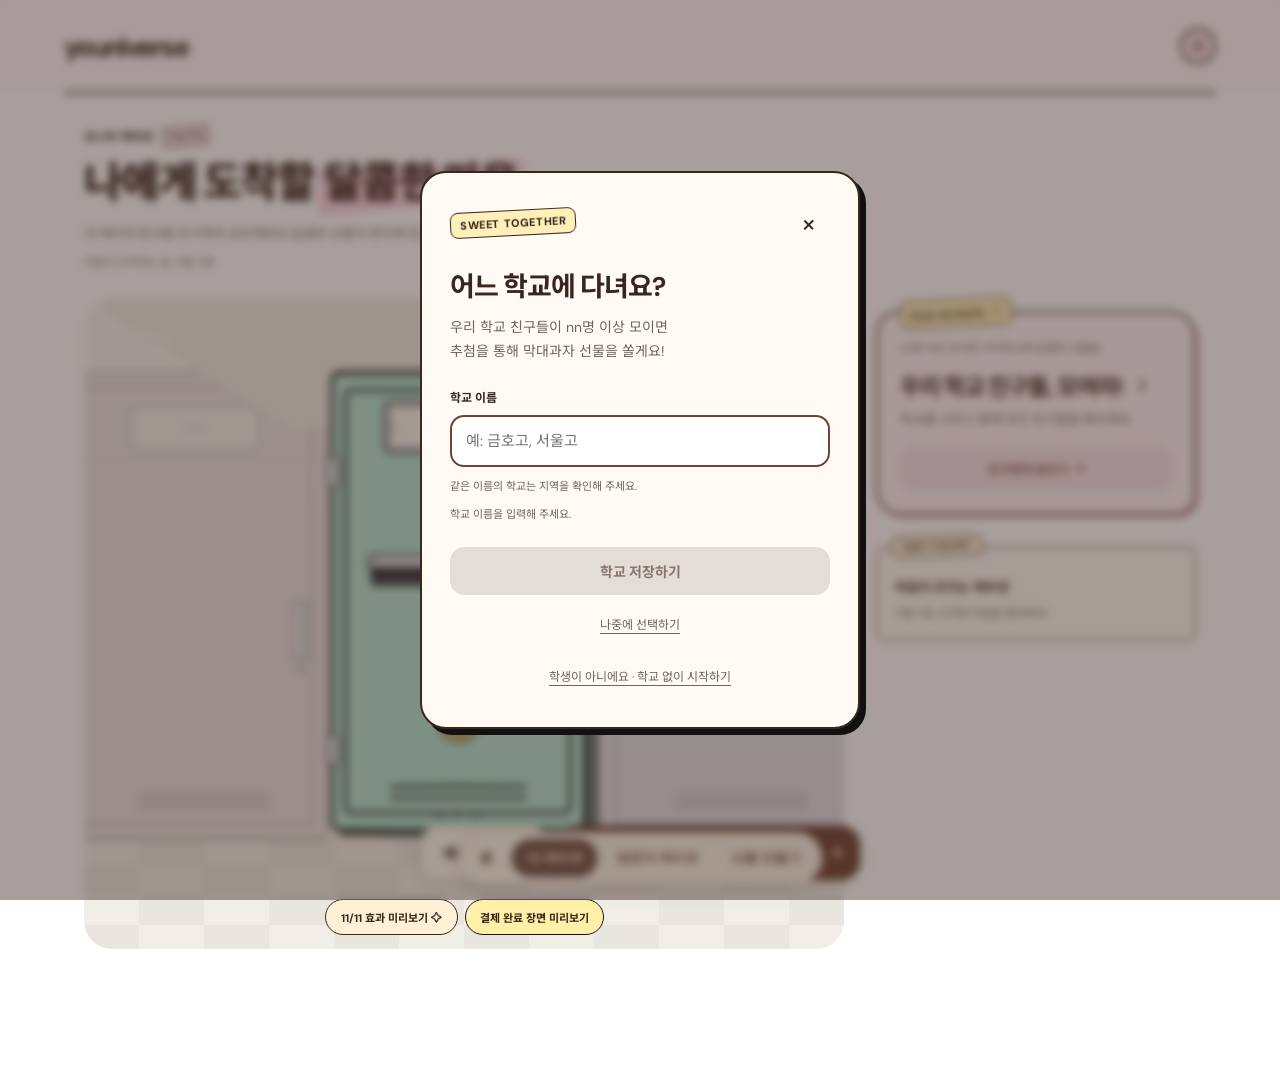
==== cabinet-preview/cabinet.html @ 42062a73 "Expand gift preview flows and add NEIS school search" ====
<!doctype html>
<html lang="ko"><head><meta charset="UTF-8"><meta name="viewport" content="width=device-width, initial-scale=1"><title>내 캐비넷 — a little space for you</title><link rel="stylesheet" href="style.css?v=raised-nameplate"><link rel="stylesheet" href="theme.css?v=4"><link rel="stylesheet" href="school.css?v=1"><link rel="stylesheet" href="account.css?v=1"><link rel="stylesheet" href="cabinet-layout.css?v=3"><link rel="stylesheet" href="site-nav.css"></head>
<body class="cabinet-theme">
<header><a class="brand" href="landing.html">youniverse</a><button class="avatar" id="profile" aria-label="내 계정 메뉴" popovertarget="account-menu" aria-controls="account-menu" aria-expanded="false"><svg width="18" height="18" viewBox="0 0 24 24" fill="none" aria-hidden="true"><path d="M5 6h14M5 12h14M5 18h14" stroke="currentColor" stroke-width="1.8" stroke-linecap="round"/></svg></button></header>
<div id="account-menu" class="account-menu" popover="auto" aria-labelledby="account-menu-title"><span id="account-menu-title" class="account-label">로그인 계정</span><div class="account-provider"><span class="kakao-mark" aria-hidden="true">●</span><strong>카카오 로그인</strong></div><p class="account-preview">미리보기 · 실제 계정 연결 전</p><button type="button" id="account-logout">로그아웃 <span aria-hidden="true">↗</span></button></div>
<main><section class="intro"><div class="owner"><span class="owner-label"><span id="ownerName">요니</span>의 캐비넷</span><span class="tag">FOR YOU</span></div><h1>나에게 도착할<br class="title-break"><em>달콤한 마음</em></h1><p>내 캐비넷 링크를 친구에게 공유해봐요.<br>달콤한 선물과 편지에 담긴 마음을 모아둘게요.</p><div class="small-note">마음이 도착하는 날, 11월 11일</div></section>
<section class="stage" aria-label="내 캐비넷 미리보기"><div class="hallway" aria-hidden="true"><div class="hall-ceiling"></div><div class="hall-wall"></div><div class="hall-floor"></div><div class="hall-bank bank-left"><div class="neighbor"><i></i><b></b><span>1107</span></div><div class="neighbor"><i></i><b></b><span>1108</span></div><div class="neighbor"><i></i><b></b><span>1109</span></div></div><div class="hall-bank bank-right"><div class="neighbor"><i></i><b></b><span>1112</span></div><div class="neighbor"><i></i><b></b><span>1113</span></div><div class="neighbor"><i></i><b></b><span>1114</span></div></div><div class="hall-light light-left"></div><div class="hall-light light-right"></div></div><div class="stage-label" aria-hidden="true"></div><div class="cabinet closed" id="cabinet"><div class="inside gift-interior"><div class="gift-interior-title">FOR YOU<small>도착한 마음을 꺼내봐요</small></div><button type="button" class="present present-pink" data-gift="pink" aria-label="핑크 초콜릿 선물과 편지 보기"><span class="pepero-sticks"><i></i><i></i><i></i></span><span class="present-wrap"><b>✧</b><small>HAVE A SWEET DAY</small></span><span class="present-ribbon">୨୧</span></button><button type="button" class="present present-yellow" data-gift="yellow" aria-label="노랑 초콜릿 선물과 편지 보기"><span class="pepero-sticks"><i></i><i></i><i></i></span><span class="present-wrap"><b>☺</b><small>FOR YOU</small></span><span class="present-ribbon">୨୧</span></button><div class="gift-shelf shelf-upper"></div><button class="gift-box received-letter" id="gift"><span class="letter-heart">✉</span><span>마음을 담은 편지</span><small>눌러서 열어보기</small></button><button type="button" class="present present-purple" data-gift="purple" aria-label="보라 초콜릿 선물과 편지 보기"><span class="pepero-sticks"><i></i><i></i><i></i></span><span class="present-wrap"><b>✧</b><small>HAPPY 11.11</small></span><span class="present-ribbon">୨୧</span></button><div class="gift-shelf shelf-lower"></div><div class="sample-gifts-label">미리보기용 샘플 선물</div></div><div class="door" id="door"><div class="vents"><i></i><i></i></div><button class="nameplate" id="nameplate"><span id="plateName">요니</span></button><div class="door-sticker" id="doorSticker">✧</div><div class="mini-sticker">GOOD<br>DAY!</div><button class="handle" id="handle" aria-label="캐비넷 문 닫기"><span></span></button><div class="bottom-vents"><i></i><i></i></div><div class="door-number">11 — 11</div></div></div><svg class="doodle doodle-arrow" viewBox="0 0 140 130" aria-hidden="true"><path d="M20 10 C100 0 20 90 68 62 S130 80 98 110 M75 96 L98 114 115 91"/></svg><svg class="doodle doodle-stars" viewBox="0 0 100 150" aria-hidden="true"><path d="M45 5 L50 33 76 39 50 46 43 72 36 46 10 38 35 32Z" fill="#ffe26a"/><path d="M75 95 L77 109 92 114 78 119 72 137 68 119 53 114 68 109Z" fill="#6045f5"/></svg><svg class="doodle doodle-squiggle" viewBox="0 0 180 70" aria-hidden="true"><path d="M5 45 C35 -35 75 95 45 50 S110 -20 100 35 S155 80 170 10"/></svg><div class="floor-shadow"></div></section>
<aside class="cabinet-sidebar" aria-label="학교 참여와 선물 안내"><div class="letter-note"><h3>마음이 모이는 캐비넷</h3><p>11월 11일, 도착한 마음을 열어봐요!</p></div></aside></main><nav class="cabinet-actions" aria-label="내 캐비넷 메뉴"><button class="secondary" id="customize" aria-label="캐비넷 꾸미기">캐비넷 꾸미기</button><button class="primary" id="invite">내 캐비넷 링크 복사하기 <span aria-hidden="true">↗</span></button></nav>

<dialog id="editor" aria-labelledby="editorTitle"><form method="dialog" id="editForm" novalidate><button class="close" aria-label="닫기" value="cancel" formnovalidate>×</button><h2 id="editorTitle">내 캐비넷 꾸미기</h2><label for="name">캐비넷 이름</label><input id="name" required autocomplete="nickname"><p id="nameError" class="field-error" role="alert" hidden></p><fieldset class="editor-options"><legend>캐비넷 컬러</legend><div class="swatches" id="swatches"></div></fieldset><fieldset class="editor-options"><legend>스티커</legend><div class="stickers" id="stickers"></div></fieldset><button class="primary" value="save">꾸미기 완료</button></form></dialog>
<dialog id="info"><button class="close" id="closeInfo" aria-label="닫기">×</button><span class="eyebrow">LETTERS & GIFTS</span><h2 id="infoTitle"></h2><p id="infoBody"></p><p id="paymentNotice" class="payment-notice" hidden>디자인 시안 · 결제 서비스 연결 전이에요. 실제 결제나 선물 공개는 진행되지 않아요.</p><button class="primary" id="okay">알겠어요</button></dialog><div class="toast" id="toast" role="status"></div><script src="app.js?v=raised-nameplate"></script><script src="school.js?v=updated-1"></script><script src="account.js?v=1"></script><script src="site-nav.js"></script></body></html>
---- cabinet-preview/style.css ----
@import url('https://fonts.googleapis.com/css2?family=DM+Sans:wght@400;500;600;700&family=Gaegu:wght@400;700&family=Noto+Sans+KR:wght@400;500;600;700;800&display=swap');
:root{--ink:#343c39;--muted:#82867e;--cab:#a9c5b7;--cab-dark:#779989;--cab-light:#c7dbd0;--bg:#f6f5ef}*{box-sizing:border-box}body{margin:0;background:var(--bg);color:var(--ink);font-family:'DM Sans','Noto Sans KR',sans-serif;font-size:14px}button,a,input{-webkit-tap-highlight-color:transparent}button{font:inherit;cursor:pointer;color:inherit}button:focus-visible,a:focus-visible{outline:3px solid #ae5271;outline-offset:5px}header{height:94px;margin:0 5%;border-bottom:1px solid #dcded4;display:flex;align-items:center;justify-content:space-between}.brand{text-decoration:none;color:var(--ink);font-size:27px;font-weight:700;letter-spacing:-1.5px}.brand span{color:#ad6176;padding-left:5px}.season{font-size:10px;letter-spacing:2.3px;color:#7c8279}.avatar{border:1px solid #d5d7ca;background:#e9eddf;width:36px;height:36px;border-radius:50%;font-size:12px}main{display:grid;grid-template-columns:1fr 1.65fr .9fr;max-width:1440px;margin:auto;min-height:730px;padding:58px 5% 42px;gap:35px}.intro{padding-top:64px}.eyebrow{font-size:10px;font-weight:600;letter-spacing:1.9px;color:#808879}h1{font-size:clamp(27px,2.6vw,39px);letter-spacing:-1.8px;line-height:1.48;margin:21px 0}p{font-size:13px;line-height:1.95;color:#83867d}.owner{margin:38px 0 19px;font-size:13px;display:flex;align-items:center;gap:5px}.dot{width:7px;height:7px;background:#9cab87;border-radius:50%;margin-right:5px}.tag{border:1px solid #d7dbcd;font-size:8px;padding:4px 5px;border-radius:3px;margin-left:5px;color:#858a7a;white-space:nowrap}.primary,.secondary{border-radius:7px;min-height:47px;padding:13px 17px;display:flex;align-items:center;justify-content:space-between;width:100%;font-size:12px}.primary{background:#3d4d43;color:#fff;border:1px solid #3d4d43}.secondary{border:1px solid #d8dcd0;background:transparent;margin-top:10px}.small-note{font-size:10px;color:#969c8b;text-align:center;margin-top:15px}.stage{position:relative;background:#eaece3;border-radius:130px 130px 12px 12px;min-height:620px;padding:30px 15px;perspective:1500px;overflow:hidden}.stage-label{font-size:9px;letter-spacing:1px;display:flex;justify-content:space-between;margin:26px 23px;color:#939b88}.stage-label span{font-size:7px}.hand-note{font-family:Georgia,serif;font-style:italic;color:#8a9581;position:absolute;right:24px;top:105px;font-size:15px;transform:rotate(7deg)}.hand-note span{display:block;font-size:29px;text-align:center}.cabinet{position:relative;width:234px;height:416px;margin:60px auto 0;transform:translateX(27px);background:var(--cab);border:2px solid var(--cab-dark);border-radius:8px 8px 3px 3px;box-shadow:8px 7px 0 var(--cab-dark),11px 12px 20px #5265451f;perspective:1000px;z-index:2}.inside{position:absolute;inset:12px;background:linear-gradient(100deg,var(--cab-dark),var(--cab) 20%,var(--cab-light));border:1px solid var(--cab-dark);box-shadow:inset 7px 9px 10px #30433720;overflow:hidden}.top-rail{height:12px;background:var(--cab-dark);opacity:.6}.shelf{position:absolute;left:0;right:0;height:10px;background:var(--cab-light);border:1px solid var(--cab-dark);box-shadow:0 6px 7px #354e4624}.shelf-one{top:143px}.shelf-two{top:260px}.shelf-three{bottom:20px}.photo{position:absolute;top:27px;left:15px;background:#fffaf2;width:85px;height:100px;padding:6px;transform:rotate(-8deg);box-shadow:1px 3px 3px #0002}.photo:before{content:'';position:absolute;top:-7px;left:27px;width:32px;height:13px;background:#dfccaaad;transform:rotate(-5deg)}.photo-art{height:68px;background:#bcc8c5;position:relative;overflow:hidden}.sun{position:absolute;width:18px;height:18px;border-radius:50%;background:#f5deb5;top:12px;right:14px}.hill{position:absolute;width:120px;height:65px;background:#7b947b;border-radius:50%;top:39px;left:-12px;transform:rotate(-20deg)}.photo span{font-family:Georgia,serif;font-size:8px;display:block;text-align:center;margin-top:7px;font-style:italic}.memo{position:absolute;right:13px;top:50px;background:#f1e4ac;width:75px;height:70px;padding:14px 7px;font-size:9px;line-height:1.7;transform:rotate(6deg);box-shadow:2px 3px 4px #0001}.memo span{display:block;text-align:right;color:#aa6d71}.sparkle{position:absolute;right:9px;top:11px;color:#f9f2c8;font-size:30px}.book{position:absolute;bottom:129px;width:22px;height:87px;writing-mode:vertical-rl;padding:7px 6px;font-size:8px;border:1px solid #887b7540}.book-one{left:18px;background:#bd9fa8;transform:rotate(-9deg)}.book-two{left:44px;background:#efe5c9;height:75px}.vase{position:absolute;right:30px;top:212px;width:40px;height:48px;background:#eee5d5;border-radius:8px 8px 18px 18px;box-shadow:inset -7px -1px #e1d6c2}.stem{position:absolute;bottom:40px;height:46px;width:2px;background:#637b53;left:19px;transform:rotate(10deg)}.flower{position:absolute;bottom:66px;left:-1px;color:#c5879b;font-size:44px;line-height:1}.gift-box{position:absolute;bottom:31px;left:25px;right:25px;height:74px;border:1px solid #b8a5ad;border-radius:4px;background:#d6bfc9;box-shadow:3px 4px 0 #69785c26}.gift-box:before{content:'';position:absolute;top:-5px;left:-4px;right:-4px;height:13px;background:#e0ccd4;border:1px solid #baa5af;border-radius:3px}.box-ribbon{position:absolute;inset:8px 62px 0;background:#f3e8dc}.box-label{position:relative;display:inline-block;background:#faf5e9;border:1px solid #d1c5b4;padding:6px 8px;font-size:8px;letter-spacing:1px;transform:rotate(-3deg)}.box-label small{font-size:8px;letter-spacing:0;display:block;margin-top:5px}.inside-bottom{position:absolute;bottom:5px;text-align:center;width:100%;font-size:6px;letter-spacing:1px;color:#5b7766}.door{position:absolute;inset:-2px;background:linear-gradient(120deg,var(--cab-light),var(--cab) 28%,var(--cab));border:2px solid var(--cab-dark);border-radius:7px 7px 2px 2px;transform-origin:left center;transform:rotateY(-112deg);transition:transform .85s cubic-bezier(.25,.7,.25,1);box-shadow:inset 0 0 0 9px var(--cab),inset 0 0 0 10px var(--cab-dark);transform-style:preserve-3d}.cabinet.closed .door{transform:rotateY(0)}.vents,.bottom-vents{position:absolute;top:28px;left:66px;right:30px;display:grid;gap:6px}.vents i,.bottom-vents i{height:4px;border-radius:5px;background:var(--cab-dark);box-shadow:0 1px var(--cab-light)}.bottom-vents{top:auto;bottom:52px}.nameplate{position:absolute;top:103px;left:30px;right:29px;padding:12px 5px;background:#f6eedb;border:4px solid #c7c1b1;border-radius:4px;box-shadow:0 2px 3px #0002;text-align:center;transform:translateZ(1px)}.nameplate span{font-size:21px;display:block;font-weight:700}.nameplate small{font-family:Georgia,serif;font-size:9px;font-style:italic}.door-sticker{position:absolute;top:192px;left:44px;font-size:62px;color:#ad647c;transform:rotate(-14deg);line-height:1;filter:drop-shadow(2px 2px 0 #fff9)}.mini-sticker{position:absolute;top:265px;right:46px;background:#e7e8bb;border:2px solid #f8f7df;color:#7d8653;border-radius:50%;width:52px;height:52px;font-family:Georgia,serif;font-style:italic;text-align:center;padding:8px;transform:rotate(15deg);font-size:14px;line-height:1}.handle{position:absolute;top:205px;right:14px;width:17px;height:57px;background:#a6ada6;border:1px solid #727c75;border-radius:6px;box-shadow:2px 2px 2px #0002;padding:0}.handle span{position:absolute;left:5px;right:4px;top:8px;bottom:8px;background:linear-gradient(90deg,#e1e4d9,#949f95);border-radius:3px}.door-number{position:absolute;bottom:17px;width:100%;text-align:center;font-size:8px;letter-spacing:3px;color:#55705e}.floor-shadow{position:absolute;bottom:67px;left:17%;right:11%;height:18px;background:#8b987952;border-radius:50%;filter:blur(12px)}.door-toggle{position:relative;z-index:4;display:block;margin:27px auto 0;border:0;background:#f7f8f0d9;border-radius:30px;padding:9px 20px;font-size:10px}.door-toggle span{margin-left:13px}.stage-caption{text-align:center;font-size:8px;letter-spacing:1.7px;color:#939b88;margin-top:23px}.live-dot{display:inline-block;background:#96a981;width:4px;height:4px;border-radius:50%;vertical-align:middle;margin-right:5px}.details{padding-top:65px}h2{font-size:21px;letter-spacing:-.7px;margin:17px 0 5px}.details>p{font-size:11px;margin-top:8px}.swatches{display:flex;gap:10px;margin-top:24px;flex-wrap:wrap}.swatch{width:28px;height:28px;border-radius:50%;border:3px solid var(--bg);outline:1px solid transparent}.swatch.selected{outline-color:#73826b}.color-name{font-size:9px;color:#7b8473;margin-top:14px}.divider{height:1px;background:#dddfd4;margin:29px 0}.sticker-heading{font-size:11px;display:flex;justify-content:space-between;gap:5px}.sticker-heading span{font-size:8px;color:#9ba18e;letter-spacing:1px}.stickers{display:flex;gap:8px;margin-top:16px}.sticker{background:#eeeee5;border:1px solid transparent;border-radius:8px;width:42px;height:42px;font-size:24px;color:#a36e83}.sticker.selected{border-color:#9ca98b;background:#e6eadc}.letter-note{margin-top:44px;background:#eeeae2;border-radius:3px;padding:22px 17px;transform:rotate(-2deg)}.note-icon{color:#a47b80;font-size:25px}.letter-note h3{font-size:13px;margin:9px 0}.letter-note p{font-size:10px;line-height:1.9}.letter-note div{font-size:9px;border-top:1px solid #dbd7ce;padding-top:13px;margin-top:14px;color:#737a6a}.letter-note small{font-size:8px;color:#8e9187;display:block;margin-top:6px}footer{border-top:1px solid #dcdfd3;margin:0 5%;padding:23px 0;display:flex;justify-content:space-between;color:#9a9f91;font-size:9px}footer>span:last-child{font-size:8px;letter-spacing:1px}footer b{margin-left:18px;color:#68755c;font-weight:400}dialog{border:1px solid #dddfd4;border-radius:18px;padding:38px;width:min(420px,90vw);color:var(--ink);background:var(--bg);box-shadow:0 20px 100px #26332933}dialog::backdrop{background:#35403355;backdrop-filter:blur(4px)}dialog .close{position:absolute;right:16px;top:10px;border:0;background:none;font-size:25px;color:#839079}dialog label{display:block;margin:24px 0 9px;font-size:12px}dialog input{font:inherit;padding:13px;width:100%;border:1px solid #cbd1c0;border-radius:6px;background:#fffef8}dialog .primary{margin-top:23px;justify-content:center}.toast{position:fixed;bottom:26px;left:50%;transform:translate(-50%,15px);opacity:0;background:#3d4d43;color:#fff;border-radius:30px;padding:12px 22px;pointer-events:none;font-size:12px;transition:.2s;z-index:20}.toast.show{opacity:1;transform:translate(-50%,0)}@media(min-width:1450px){main{padding-left:45px;padding-right:45px}.stage{min-height:660px}.cabinet{margin-top:80px}}@media(max-width:1050px){main{grid-template-columns:.95fr 1.4fr;gap:30px}.details{grid-column:1/-1;display:grid;grid-template-columns:1fr 1fr;gap:10px 35px;padding:12px 0}.details>.eyebrow,.details>h2,.details>p,.swatches,.color-name{grid-column:1}.details>.eyebrow{grid-row:1}.details>h2{grid-row:2}.details>p{grid-row:3}.swatches{grid-row:4;margin-top:5px}.color-name{grid-row:5}.details .divider{display:none}.sticker-heading{grid-column:2;grid-row:1;margin-top:0}.stickers{grid-column:2;grid-row:2;margin:0}.letter-note{grid-column:2;grid-row:3/6;margin:8px 0 0;padding:12px 16px;transform:none}.letter-note .note-icon{display:none}.letter-note h3{margin:0}.letter-note p{margin:6px 0}.letter-note div{margin-top:7px;padding-top:7px}.stage{min-height:620px}}@media(max-width:650px){header{height:70px}.brand{font-size:23px}.season{display:none}main{display:flex;flex-direction:column;padding:30px 6%;gap:28px}.intro{padding:0;position:relative}.intro .eyebrow{font-size:9px}h1{font-size:28px;line-height:1.4;margin:15px 0}.intro>p{font-size:12px;margin-bottom:20px}.owner{margin:17px 0}.intro>.primary,.intro>.secondary{display:inline-flex;width:calc(50% - 5px);font-size:11px}.intro>.secondary{margin:0 0 0 6px}.small-note{display:none}.stage{width:100%;min-height:615px;border-radius:105px 105px 10px 10px;order:1}.details{display:block;order:2;padding:8px 4px}.details>.eyebrow{font-size:9px}.details>h2{font-size:22px}.swatches{margin-top:16px;gap:16px}.swatch{width:33px;height:33px}.color-name{margin-bottom:25px}.sticker-heading{justify-content:flex-start;gap:15px}.stickers{margin-top:12px}.letter-note{margin-top:27px;padding:19px}.letter-note p{font-size:12px}.letter-note div{font-size:11px;padding-top:14px;margin-top:12px}.letter-note small{font-size:10px}footer{line-height:1.8;gap:14px;flex-direction:column}.cabinet{margin-top:56px}.stage-label{margin-top:23px}}@media(prefers-reduced-motion:reduce){*{transition:none!important}}
/* Doodle cabinet: white paper, ink outlines and flat colour */
:root{--ink:#121212;--muted:#626262;--bg:#fff}body{background:#fff;color:#121212}header{border-bottom:2px solid #161616}.brand{color:#111;font-weight:800;letter-spacing:-1.7px}.brand span{color:var(--brand-primary)}.season{color:#222;font-weight:700}.avatar{background:#f4b2d2;border:2px solid #111;box-shadow:none}.eyebrow{color:var(--brand-primary);font-weight:800;letter-spacing:1.3px}h1{font-size:clamp(35px,3.5vw,49px);font-weight:900;letter-spacing:-2.3px;line-height:1.38;color:#111}h1 em{font-style:normal;position:relative;z-index:0;white-space:nowrap}h1 em:before{content:'';position:absolute;inset:8px -8px 0;background:var(--brand-pink);z-index:-1;transform:rotate(-3deg);clip-path:polygon(0 2%,50% 7%,100% 0,98% 100%,46% 92%,1% 100%)}p{color:#5b5b5b}.owner{font-weight:700}.dot{background:var(--brand-primary)}.tag{background:var(--brand-blush);color:#111;border:1px solid #111;transform:rotate(-5deg)}.primary,.secondary{border:2.5px solid #111;border-radius:40px;box-shadow:none;font-weight:800;min-height:49px;font-size:12px}.primary{background:var(--brand-primary);color:#fff}.secondary{background:#fff;color:#111;margin-top:13px}.primary:hover{background:var(--brand-primary-hover)}.secondary:hover{background:#fff2b1}.small-note{color:#666}.stage{background:#fff;border:0;border-radius:0;box-shadow:none;overflow:hidden;min-height:640px}.stage-label{color:#111;font-size:10px;font-weight:700;letter-spacing:1.2px;margin:12px 12px}.stage-label span{font-size:8px}.hand-note{font-family:inherit;font-style:normal;font-weight:800;color:#111;background:#bfe7f6;border:3px solid #111;border-radius:40px;padding:12px 20px;font-size:13px;top:66px;right:12px;transform:rotate(13deg);z-index:4}.hand-note span{display:inline;font-size:21px;margin-left:6px}.cabinet{margin-top:88px;border:3px solid #111;box-shadow:7px 5px 0 var(--cab-dark),9px 7px 0 #111;border-radius:10px 8px 5px 7px;background:var(--cab);height:416px}.inside{background:var(--cab-light);border:2px solid #111;box-shadow:none;border-radius:3px}.top-rail{height:12px;background:var(--cab-dark);opacity:.45}.door{background:var(--cab);border:3px solid #111;border-radius:9px 7px 3px 6px;box-shadow:inset 0 0 0 8px var(--cab),inset 0 0 0 10px #111}.vents i,.bottom-vents i{height:4px;background:#111;box-shadow:none;transform:rotate(-1deg)}.vents i:nth-child(2),.bottom-vents i:nth-child(2){transform:rotate(1deg)}.nameplate{background:#f4b2d2;border:3px solid #111;border-radius:45% 40% 35% 40% / 40% 38% 42% 40%;box-shadow:none;transform:rotate(-7deg);top:98px;padding:12px 5px;color:#111}.nameplate span{font-weight:900;font-size:24px}.nameplate small{font-family:inherit;font-size:8px;font-style:normal;font-weight:700}.door-sticker{color:#e0443b;font-size:75px;filter:none;line-height:1;text-shadow:2px 0 #fff,-2px 0 #fff,0 2px #fff,0 -2px #fff;top:192px}.mini-sticker{background:#ffe26a;border:3px solid #111;color:#111;border-radius:48% 53% 45% 50%;font-family:inherit;font-weight:900;font-style:normal;width:60px;height:60px;padding:10px 4px;box-shadow:none;right:36px;transform:rotate(15deg)}.handle{border:2px solid #111;background:#fff;box-shadow:none;border-radius:12px;width:17px}.handle span{background:#111;left:5px;right:4px;top:9px;bottom:9px}.door-number{color:#111;font-weight:800}.shelf{background:var(--cab);border:2px solid #111;box-shadow:none;height:10px}.photo{border:2px solid #111;background:#fff;box-shadow:none;transform:rotate(-9deg)}.photo:before{background:color-mix(in srgb,var(--brand-primary) 71%,transparent);transform:rotate(5deg)}.photo-art{background:#6dbbd8}.sun{background:#f7c25c}.hill{background:#54a669}.photo span{font-family:inherit;font-style:normal;font-size:7px;font-weight:700;color:#111}.memo{background:#fff0a9;border:1.5px solid #111;box-shadow:none;color:#111;font-size:9px;font-weight:700;transform:rotate(7deg)}.memo span{color:#e0443b;font-size:16px}.sparkle{color:var(--brand-primary);font-size:35px}.book{border:2px solid #111;color:#111;font-weight:700}.book-one{background:#f4b2d2}.book-two{background:#fff0a9}.vase{background:#6dbbd8;border:2px solid #111;box-shadow:none;border-radius:8px 9px 15px 14px}.stem{background:#111;width:3px}.flower{color:#e08cb7;font-size:45px;text-shadow:1px 1px #111}.gift-box{background:#c9c0ff;border:2px solid #111;box-shadow:none;border-radius:5px}.gift-box:before{background:#c9c0ff;border:2px solid #111;height:14px;top:-7px}.box-ribbon{background:#ffe26a}.box-label{background:#fff;border:1.5px solid #111;color:#111;font-weight:700}.inside-bottom{color:#111;font-weight:700;font-size:6px}.floor-shadow{height:7px;bottom:79px;background:#111;filter:none;transform:rotate(-2deg);border-radius:50%;left:24%;right:7%}.door-toggle{background:#fff0a9;border:2px solid #111;border-radius:40px;box-shadow:none;font-weight:800;font-size:11px;padding:10px 22px;margin-top:25px}.stage-caption{color:#111;font-size:8px;font-weight:700;letter-spacing:1.4px;margin-top:20px}.live-dot{background:var(--brand-primary)}.details>h2{color:#111;font-weight:800;font-size:24px}.details>p{color:#555}.swatches{gap:13px}.swatch{width:29px;height:29px;border:3px solid #fff;outline:1px solid #ddd}.swatch.selected{outline:2px solid #111;outline-offset:2px}.color-name{font-weight:700;color:#111;font-size:10px}.divider{height:2px;background:#111;transform:rotate(-1deg);border-radius:50%}.sticker-heading{font-weight:800}.sticker-heading span{color:var(--brand-primary)}.stickers{gap:8px}.sticker{background:#fff;border:2px solid #111;border-radius:45% 40% 38% 45%;color:#111;font-size:25px;transform:rotate(-5deg)}.sticker:nth-child(even){transform:rotate(6deg)}.sticker.selected{background:#f4b2d2;border-color:#111}.letter-note{background:#fff;border:2px solid #111;border-radius:3px 12px 4px 14px;box-shadow:none;transform:rotate(-2deg);position:relative;padding-top:26px}.letter-note:before{content:'KEEP IT SECRET';position:absolute;top:-13px;left:13px;padding:4px 12px;border:2px solid #111;border-radius:20px;background:#fff0a9;color:#111;transform:rotate(-5deg);font-size:9px;font-weight:800}.note-icon{color:#e0443b;font-size:31px}.letter-note h3{font-size:14px;color:#111}.letter-note p{font-size:11px;color:#555}.letter-note div{border-color:#111;color:#111;font-weight:600}.letter-note small{color:#666}footer{border-top:2px solid #111;color:#666}footer b{color:var(--brand-primary)}dialog{background:#fff;border:3px solid #111;border-radius:22px;box-shadow:6px 6px 0 #111}dialog .close{color:#111}.toast{background:#111}.doodle{position:absolute;pointer-events:none;fill:none;stroke:#111;stroke-width:4;stroke-linecap:round;stroke-linejoin:round;z-index:1}.doodle-arrow{width:90px;height:90px;left:0;top:59px;transform:rotate(15deg)}.doodle-stars{width:59px;height:110px;right:0;top:242px;transform:rotate(7deg)}.doodle-squiggle{width:95px;height:45px;left:7px;bottom:37px;transform:rotate(-13deg)}@media(max-width:1050px){.details .letter-note{margin-top:15px}.stage{min-height:640px}}@media(max-width:650px){h1{font-size:43px;line-height:1.28}.intro>.eyebrow{font-size:10px}.intro>.primary,.intro>.secondary{font-size:11px}.intro>.secondary{margin-top:0}.stage{min-height:633px;padding-top:15px}.hand-note{top:62px;right:6px}.cabinet{margin-top:93px}.stage-label{margin-top:13px}.doodle-arrow{top:57px;left:5px;width:76px}.doodle-stars{right:0;top:248px;width:45px}.doodle-squiggle{bottom:35px;width:80px}.letter-note{margin-top:35px;padding:24px 18px}.letter-note p{font-size:12px}.letter-note div{font-size:11px}.letter-note small{font-size:10px}.floor-shadow{bottom:79px}.details h2{font-size:25px}}
.cabinet:not(.closed) .nameplate{transform:rotateY(180deg) rotate(-7deg)}.cabinet:not(.closed) .mini-sticker{transform:rotateY(180deg) rotate(15deg)}.cabinet:not(.closed) .door-number{transform:rotateY(180deg)}
@media(min-width:651px) and (max-width:1050px){.cabinet{transform:translateX(36px) scale(.9);transform-origin:center center}}
/* Wobbly ink silhouettes and hand-drawn sticker artwork */
.cabinet{border:0;background:none;box-shadow:none;isolation:isolate;transform:translateX(27px) rotate(-1.3deg)}.cabinet-ink{position:absolute;inset:-5px -9px -6px -4px;width:calc(100% + 13px);height:calc(100% + 11px);z-index:-1;overflow:visible;pointer-events:none}.inside{inset:15px 14px 15px 13px;border-radius:3% 2% 4% 2% / 1% 3% 2% 3%;border-width:2.5px;transform:rotate(.6deg);box-shadow:none}.door{background:none;border:0;box-shadow:none;isolation:isolate}.door-ink{position:absolute;inset:-3px;width:calc(100% + 6px);height:calc(100% + 6px);z-index:-1;overflow:visible;pointer-events:none}.vents,.bottom-vents{display:none}.shelf-one{transform:rotate(-1.2deg);border-radius:30% 10% 20% 12%}.shelf-two{transform:rotate(1.5deg);border-radius:10% 20% 12% 30%}.shelf-three{transform:rotate(-.8deg);border-radius:15% 10% 25% 20%}.top-rail{transform:rotate(-1deg);border-bottom:2px solid #111}.nameplate{border-radius:44% 36% 45% 38% / 35% 44% 35% 42%;border-width:3px;transform:rotate(-8deg)}.handle{transform:rotate(3deg);border-radius:45% 35% 30% 40% / 15% 12% 18% 14%;border-width:2.5px}.door-sticker{width:87px;height:87px;left:35px;top:191px;filter:none;text-shadow:none;transform:rotate(-13deg)}.door-sticker svg,.sticker svg,.mini-sticker svg,.sparkle svg,.flower svg{display:block;width:100%;height:100%;overflow:visible}.mini-sticker{border:0;background:none;box-shadow:none;padding:0;width:65px;height:65px;right:35px;top:277px;transform:rotate(12deg)}.sparkle{width:38px;height:38px;top:6px;right:7px;transform:rotate(12deg)}.flower{width:49px;height:49px;bottom:66px;left:-5px;transform:rotate(-7deg)}.sticker{border:0;background:transparent;box-shadow:none;width:44px;height:48px;padding:3px;border-radius:40%;transition:transform .15s}.sticker.selected{border:2px dashed #111;background:#f5f0ff;padding:1px}.sticker:hover{transform:rotate(8deg) scale(1.13)}.gift-box{border-radius:6% 3% 5% 4% / 7% 9% 5% 8%;transform:rotate(-1deg)}.gift-box:before{border-radius:20% 12% 15% 10%;transform:rotate(1deg)}.memo{border-radius:2px 3px 9px 2px}.photo{border-radius:2px 4px 3px 6px}.vase{border-radius:12% 18% 40% 34%;transform:rotate(4deg)}.cabinet:not(.closed) .mini-sticker{transform:rotateY(180deg) rotate(12deg)}
@media(min-width:651px) and (max-width:1050px){.cabinet{transform:translateX(36px) scale(.9) rotate(-1.3deg)}}
/* Calm structure; expressive accents only. */
.cabinet{transform:translateX(27px)}.inside{transform:none;border-radius:6px;border-width:2px}.top-rail{transform:none;border-bottom:0}.shelf-one,.shelf-two,.shelf-three{transform:none;border-radius:1px;border-width:1.5px}.handle{transform:none;border-radius:7px;border-width:2px}.nameplate{border-radius:25px;border-width:2px;transform:rotate(-3deg)}.cabinet:not(.closed) .nameplate{transform:rotateY(180deg) rotate(-3deg)}.door-sticker{transform:rotate(-6deg);width:75px;height:75px;left:42px;top:201px}.mini-sticker{width:55px;height:55px;transform:rotate(5deg);top:284px;right:39px}.cabinet:not(.closed) .mini-sticker{transform:rotateY(180deg) rotate(5deg)}.photo{transform:rotate(-4deg);border-width:1.5px;border-radius:2px}.photo:before{transform:rotate(0deg)}.memo{transform:rotate(3deg);border-radius:2px}.vase{transform:none;border-radius:8px 8px 16px 16px}.gift-box,.gift-box:before{transform:none;border-radius:4px;border-width:1.5px}.box-label{transform:rotate(-2deg)}.sparkle{display:none}.doodle-arrow,.doodle-squiggle{display:none}.doodle-stars{width:39px;height:78px;right:2px;top:252px}.hand-note{transform:rotate(6deg);border-width:2px;padding:10px 18px}.floor-shadow{display:none}.letter-note{transform:none;border-radius:8px;border-width:1.5px}.letter-note:before{transform:rotate(-2deg);border-width:1.5px}.divider{transform:none;height:1px;background:#ddd}.sticker,.sticker:nth-child(even){transform:none}.sticker:hover{transform:rotate(4deg) scale(1.06)}.sticker.selected{border:1.5px solid #111;border-radius:12px;padding:2px;background:#f4f0ff}
@media(min-width:651px) and (max-width:1050px){.cabinet{transform:translateX(36px) scale(.9)}}
/* A quiet hallway around the personal cabinet. */
.stage{isolation:isolate;overflow:hidden;border-radius:18px;min-height:660px;background:#faf9f7}.hallway{position:absolute;inset:0;overflow:hidden;z-index:-1;pointer-events:none;opacity:.64;filter:blur(1.5px)}.hall-wall{position:absolute;inset:0 0 16%;background:linear-gradient(180deg,#faf9f6 0 30%,#e9e8e5 30% 30.4%,#f3f1ed 30.4% 100%)}.hall-ceiling{position:absolute;z-index:1;left:0;right:0;top:0;height:20%;background:#f0eeea;clip-path:polygon(0 0,100% 0,73% 100%,27% 100%)}.hall-floor{position:absolute;bottom:0;left:0;right:0;height:25%;background:repeating-conic-gradient(from 0deg,#e6e4e0 0% 25%,#eeece8 0% 50%) 50% / 110px 64px;transform-origin:bottom;clip-path:polygon(0 0,100% 0,100% 100%,0 100%);border-top:3px solid #d8d6d1}.hall-bank{position:absolute;display:flex;top:162px;height:390px;width:255px;gap:4px;opacity:.64;filter:blur(.8px);transform-style:preserve-3d}.bank-left{right:calc(50% + 89px);transform:perspective(700px) rotateY(13deg);transform-origin:right center}.bank-right{left:calc(50% + 133px);transform:perspective(700px) rotateY(-13deg);transform-origin:left center}.neighbor{position:relative;flex:1;background:#dedfe4;border:2px solid #afb2bd;border-radius:6px;box-shadow:inset 0 0 0 6px #e8e8eb,inset 0 0 0 7px #bec0c9}.neighbor:nth-child(2){background:#e6dedf;box-shadow:inset 0 0 0 6px #ece5e4,inset 0 0 0 7px #c5bfc1}.neighbor:nth-child(3){background:#dce2de;box-shadow:inset 0 0 0 6px #e6eae7,inset 0 0 0 7px #bdc6be}.neighbor i,.neighbor i:after{position:absolute;content:'';top:34px;left:20%;width:60%;height:20px;background:repeating-linear-gradient(180deg,#b9bdc7 0 2px,transparent 2px 8px)}.neighbor i:after{top:288px;left:0;width:100%}.neighbor b{position:absolute;top:48%;right:12px;height:34px;width:7px;background:#c3c5cd;border:1px solid #aeb1bb;border-radius:5px}.neighbor span{position:absolute;top:75px;left:20%;width:60%;padding:5px 0;border:1px solid #bcc0c8;background:#eeedf0;color:#a0a4af;font-size:8px;letter-spacing:1px;text-align:center}.hall-light{position:absolute;top:32px;width:75px;height:6px;background:#fff;border:1px solid #e0ddd6;z-index:2;transform:rotate(12deg)}.light-left{left:18px}.light-right{right:18px;transform:rotate(-12deg)}.stage-label{position:relative;z-index:5;color:#65616d;margin-top:12px}.hand-note{z-index:5;top:65px;background:#d0edfa;border-color:#242124}.cabinet{z-index:3;margin-top:88px;filter:drop-shadow(3px 7px 5px #41394720)}.doodle-stars{display:none}.door-toggle{z-index:5;margin-top:25px;background:#fff0a9}.stage-caption{position:relative;z-index:5;color:#6d6574}.stage:after{content:'';position:absolute;left:15%;right:12%;bottom:95px;height:16px;border-radius:50%;background:#70667824;filter:blur(8px);z-index:0;pointer-events:none}
@media(max-width:1050px){.stage{min-height:660px}.bank-left{right:calc(50% + 62px)}.bank-right{left:calc(50% + 133px)}}@media(max-width:650px){.stage{min-height:641px;border-radius:16px;margin-top:2px}.hall-bank{top:150px;height:400px}.bank-left{right:calc(50% + 77px)}.bank-right{left:calc(50% + 135px)}.hall-floor{height:19%}.cabinet{margin-top:93px}.hand-note{top:62px;right:12px}.stage:after{bottom:91px}.hall-light{top:23px;width:53px}.stage-label{margin-top:13px}}
.hallway{opacity:.82;filter:blur(1.2px)}.hall-bank{opacity:.76;filter:blur(.5px)}
@media(max-width:650px){.cabinet{transform:translateX(27px) scale(.93);transform-origin:center center}.bank-left{right:calc(50% + 55px)}.bank-right{left:calc(50% + 113px)}}
/* One continuous row: shared scale, baseline and drawing style. */
.hallway{opacity:1;filter:none}.hall-wall{background:linear-gradient(180deg,#f5f3ef 0 29%,#e4e0da 29% 29.3%,#f5f3ef 29.3% 100%)}.hall-ceiling{background:#edeae5}.hall-bank{width:702px;height:416px;top:157px;gap:7px;opacity:.4;filter:blur(.45px);transform:none}.bank-left{right:calc(50% + 96px)}.bank-right{left:calc(50% + 151px)}.neighbor{flex:0 0 227px;background:#c5bedb;border:2.5px solid #37323e;border-radius:9px;box-shadow:inset 0 0 0 11px #d5cfe5,inset 0 0 0 13px #524a60}.neighbor:nth-child(2){background:#c4d5cd;box-shadow:inset 0 0 0 11px #d2dfd7,inset 0 0 0 13px #526057}.neighbor:nth-child(3){background:#d8c5ce;box-shadow:inset 0 0 0 11px #e2d2da,inset 0 0 0 13px #66535e}.neighbor i,.neighbor i:after{left:29%;width:51%;height:24px;top:35px;background:repeating-linear-gradient(180deg,#4a4354 0 2.5px,transparent 2.5px 10px);border-radius:2px}.neighbor i:after{top:312px;left:0;width:100%}.neighbor b{right:21px;top:49%;height:52px;width:13px;background:#f5f1f5;border:2px solid #4a4354;border-radius:6px}.neighbor span{top:101px;left:18%;width:62%;padding:13px 0;border:2px solid #5f5668;border-radius:20px;background:#eee6e7;color:#746a7c;font-size:12px;letter-spacing:1.5px}.hall-floor{height:calc(100% - 575px);min-height:70px;border-top:2px solid #d4d0c9;background:repeating-conic-gradient(from 0deg,#e9e6e0 0% 25%,#f1eee8 0% 50%) 50% / 130px 60px}.cabinet{filter:none}.stage:after{display:none}.hand-note{background:#dfedf2;border-color:#5d5664}.hall-light{opacity:.6}
@media(max-width:1050px) and (min-width:651px){.hall-bank{height:374px;top:178px;gap:6px;width:633px}.neighbor{flex-basis:205px}.bank-left{right:calc(50% + 75px)}.bank-right{left:calc(50% + 147px)}.hall-floor{height:calc(100% - 557px)}.neighbor i:after{top:276px}}
@media(max-width:650px){.hall-bank{height:387px;top:155px;width:655px;gap:6px}.neighbor{flex-basis:212px}.bank-left{right:calc(50% + 88px)}.bank-right{left:calc(50% + 143px)}.hall-floor{height:calc(100% - 549px);min-height:65px}.neighbor i:after{top:288px}.neighbor span{top:99px}}
@media(max-width:650px){.hall-bank{top:147px}.hall-floor{height:calc(100% - 541px)}}
/* Exact repeated bays at every screen width. */
.stage .hall-bank{top:var(--row-top);width:calc(var(--row-width) * 3 + var(--row-gap) * 2);height:var(--row-height);gap:var(--row-gap);transform:none;filter:blur(.25px)}.stage .bank-left{left:var(--row-left);right:auto}.stage .bank-right{left:var(--row-right);right:auto}.stage .neighbor{flex:0 0 var(--row-width);height:100%;border-radius:5px;border-width:2px}.stage .hall-floor{top:var(--row-bottom);height:auto;min-height:0;bottom:0}.neighbor i{top:7.5%;height:7%;left:28%;width:51%}.stage .neighbor i:after{top:0;transform:translateY(calc(var(--row-height) * .76));height:100%;left:0;width:100%}.neighbor b{top:49%;height:13%;width:18px;right:15px;background:#b9bdc5;border-radius:4px;box-shadow:inset 4px 0 #e9e9eb}.neighbor b:after{content:'';position:absolute;bottom:-15px;left:4px;width:6px;height:8px;background:#4e4d56;border-radius:50%}.stage .neighbor span{top:23%;left:25%;width:50%;height:34px;padding:8px 0;border-radius:3px;border:3px solid #9a9ca5;background:#f2f1ee;color:#6a6571;font-size:10px}.nameplate{top:96px;left:58px;right:37px;min-height:39px;padding:6px 10px;background:#f7f6ed;border:4px solid #a9abb1;border-radius:3px;box-shadow:0 0 0 1.5px #33343b;transform:none}.nameplate span{font-size:17px;line-height:1.3}.nameplate small{font-size:6px;letter-spacing:.3px}.nameplate:before,.nameplate:after{content:'';position:absolute;top:calc(50% - 1px);width:3px;height:3px;border-radius:50%;background:#61626a}.nameplate:before{left:2px}.nameplate:after{right:2px}.cabinet:not(.closed) .nameplate{transform:rotateY(180deg)}.handle{right:16px;width:22px;height:59px;top:205px;border-radius:4px;background:#a8acb4;box-shadow:inset 4px 0 #e1e3e8}.handle span{left:9px;right:5px;background:#454751;top:10px;bottom:10px;border-radius:2px}.lock-cylinder{position:absolute;right:20px;top:275px;width:14px;height:14px;border:2px solid #34343a;background:#dedfe4;border-radius:50%}.lock-cylinder:after{content:'';position:absolute;top:3px;left:4px;width:2px;height:5px;background:#34343a}.hinge{position:absolute;left:1px;width:11px;height:27px;border:1.5px solid #34343a;border-radius:3px;background:#c5c7cc;box-shadow:inset 4px 0 #eef0f3}.hinge-top{top:78px}.hinge-bottom{bottom:67px}.door-sticker{top:170px;left:43px}.mini-sticker{top:268px;right:64px}.cabinet-ink,.door-ink{stroke-width:2.5px}
.padlock{position:absolute;right:1px;top:241px;width:49px;height:66px;padding:0;border:0;background:none;transform:rotate(9deg);transform-origin:25px 5px;z-index:5;filter:drop-shadow(2px 3px 0 #0002);transition:transform .18s}.padlock svg{width:100%;height:100%;display:block}.padlock:hover{transform:rotate(-5deg)}.padlock:focus-visible{outline:3px solid var(--brand-primary);border-radius:8px;outline-offset:4px}.lock-cylinder{display:none}.payment-notice{background:#fff3ce;border:1px solid #e4d198;border-radius:8px;padding:12px;font-size:12px;color:#635337}#info h2{font-size:23px;line-height:1.5;word-break:keep-all}
.gift-slot{position:absolute;left:39px;right:37px;top:159px;height:44px;z-index:2}.slot-opening{position:absolute;left:0;right:0;top:12px;height:22px;background:#33313d;border:2px solid #1e1d25;border-radius:4px;box-shadow:inset 0 4px 0 #15141d,inset 0 -3px 0 #666373}.slot-lip{position:absolute;z-index:1;top:6px;left:-3px;right:-3px;height:13px;border:2px solid #292731;border-radius:3px;background:#e1e2e7;box-shadow:inset 0 3px 0 #f6f6f8}.slot-lip:before,.slot-lip:after{content:'';position:absolute;top:3px;width:3px;height:3px;border-radius:50%;background:#777784}.slot-lip:before{left:5px}.slot-lip:after{right:5px}.slot-caption{position:absolute;top:38px;left:0;right:0;text-align:center;font-size:8px;font-weight:700;color:#393341;letter-spacing:.3px}.door-sticker{top:220px;left:39px;width:62px;height:62px}.mini-sticker{top:289px;right:57px;width:46px;height:46px}
/* Centre door decorations on the door panel, independent of the handle. */
.nameplate{left:50%;right:auto;width:132px;transform:translateX(-50%)}.cabinet:not(.closed) .nameplate{transform:translateX(-50%) rotateY(180deg)}.gift-slot{left:50%;right:auto;width:158px;transform:translateX(-50%)}.door-sticker{left:50%;right:auto;transform:translateX(-50%) rotate(-6deg)}.mini-sticker{left:50%;right:auto;transform:translateX(-50%) rotate(5deg)}.cabinet:not(.closed) .mini-sticker{transform:translateX(-50%) rotateY(180deg) rotate(5deg)}
/* Nameplate sits just beneath the upper ventilation slits. */
.nameplate{top:65px}
/* Ten stickers stay comfortably spaced on narrow screens. */
.stickers{display:grid;grid-template-columns:repeat(4,44px);gap:10px 8px;align-items:center}.sticker{width:44px;height:48px}.sticker:nth-child(even){transform:none}@media(max-width:650px){.stickers{grid-template-columns:repeat(5,44px);gap:12px}}

/* A quiet invitation, only on the event day before payment. */
.padlock.celebrating{transform-origin:50% 15%;animation:lock-sway 3.6s ease-in-out infinite}
.lock-sparkles{position:absolute;right:1px;top:241px;width:49px;height:66px;pointer-events:none;z-index:8;display:none}
.lock-sparkles.celebrating{display:block}
.lock-particle{position:absolute;left:14px;top:24px;width:21px;height:21px;opacity:0;animation:lock-float 6.6s ease-in-out infinite;animation-delay:var(--delay)}
.lock-particle svg{display:block;width:100%;height:100%}
.particle-0{--dx:-30px;--dy:-100px;--turn:-18deg;--delay:0s}
.particle-1{--dx:23px;--dy:-120px;--turn:20deg;--delay:1.1s;width:17px;height:17px}
.particle-2{--dx:-9px;--dy:-135px;--turn:-12deg;--delay:2.2s}
.particle-3{--dx:-44px;--dy:-115px;--turn:25deg;--delay:3.3s;width:16px;height:16px}
.particle-4{--dx:31px;--dy:-105px;--turn:12deg;--delay:4.4s;width:18px;height:18px}
.particle-5{--dx:-20px;--dy:-125px;--turn:-20deg;--delay:5.5s;width:19px;height:19px}
@keyframes lock-sway{0%,100%{transform:rotate(9deg)}25%{transform:rotate(3deg)}75%{transform:rotate(14deg)}}
@keyframes lock-float{0%{opacity:0;transform:translate(0,0) scale(.35) rotate(0)}16%{opacity:.8}65%{opacity:.65}100%{opacity:0;transform:translate(var(--dx),var(--dy)) scale(1) rotate(var(--turn))}}
@media(prefers-reduced-motion:reduce){.padlock.celebrating{animation:none}.lock-sparkles.celebrating{display:none}}

/* Compact nameplate with the name centered in both directions. */
.nameplate{height:44px;min-height:44px;padding:4px 10px;display:flex;align-items:center;justify-content:center}
.nameplate span{line-height:1.3}

/* Two ventilation slits per group across the hallway. */
.stage .neighbor i{height:13px}

/* Keep ventilation near the door edges with a comfortable inset. */
.nameplate{top:54px}
.stage .neighbor i{top:7%}
.stage .neighbor i:after{transform:translateY(calc(var(--row-height) * .86 - 13px))}

/* Center the visible cabinet and retain responsive sizing. */
.cabinet{transform:translateX(var(--cabinet-center-offset,0px));transform-origin:center center}
@media(min-width:651px) and (max-width:1050px){.cabinet{transform:translateX(var(--cabinet-center-offset,0px)) scale(.9)}}
@media(max-width:650px){.cabinet{transform:translateX(var(--cabinet-center-offset,0px)) scale(.93)}}

.stage-label{justify-content:flex-end}

.effect-preview{position:absolute;bottom:18px;left:50%;transform:translateX(-50%);z-index:9;white-space:nowrap;border:1.5px solid #151515;border-radius:24px;padding:9px 15px;background:#fff;font-size:11px;font-weight:700}
.effect-preview[aria-pressed="true"]{background:var(--brand-blush);color:var(--brand-primary)}

/* More visible, generous celebration around the lock. */
.padlock.celebrating{animation-duration:2.4s}
@keyframes lock-sway{0%,100%{transform:rotate(9deg)}25%{transform:rotate(-13deg)}75%{transform:rotate(28deg)}}
.lock-particle{width:31px;height:31px;left:9px;top:22px;animation-duration:5.8s}
.particle-0{--dx:-65px;--dy:-150px;--turn:-24deg;--delay:-.4s}
.particle-1{--dx:40px;--dy:-175px;--turn:28deg;--delay:-.9s}
.particle-2{--dx:-20px;--dy:-195px;--turn:-18deg;--delay:-1.4s}
.particle-3{--dx:-100px;--dy:-130px;--turn:32deg;--delay:-1.9s}
.particle-4{--dx:63px;--dy:-140px;--turn:18deg;--delay:-2.4s}
.particle-5{--dx:-45px;--dy:-180px;--turn:-28deg;--delay:-2.9s}
.particle-6{--dx:18px;--dy:-205px;--turn:20deg;--delay:-3.4s}
.particle-7{--dx:-85px;--dy:-190px;--turn:-35deg;--delay:-3.9s}
.particle-8{--dx:72px;--dy:-185px;--turn:30deg;--delay:-4.4s}
.particle-9{--dx:-120px;--dy:-155px;--turn:-20deg;--delay:-4.9s}
.particle-10{--dx:48px;--dy:-220px;--turn:25deg;--delay:-5.4s}
.particle-11{--dx:-5px;--dy:-150px;--turn:-15deg;--delay:-5.8s}
@keyframes lock-float{0%{opacity:0;transform:translate(0,0) scale(.55) rotate(0)}12%{opacity:1}70%{opacity:1}100%{opacity:0;transform:translate(var(--dx),var(--dy)) scale(1.12) rotate(var(--turn))}}

/* Warm gold glow and a soft glint on the celebrating lock. */
.padlock.celebrating{filter:drop-shadow(0 0 5px #fff4a8) drop-shadow(0 0 12px #ffc640b3)}
.padlock.celebrating:before{content:'';position:absolute;inset:18px -9px -3px;background:radial-gradient(ellipse,#ffe89c80 0%,#ffd45e30 48%,transparent 72%);border-radius:50%;z-index:-1;pointer-events:none;animation:lock-glow 2.8s ease-in-out infinite}
.padlock.celebrating:after{content:'';position:absolute;left:10%;top:40%;width:80%;height:48%;border-radius:5px;background:linear-gradient(110deg,transparent 30%,#fffdebc9 48%,#fff 50%,#fffdebc9 52%,transparent 70%);background-size:300% 100%;pointer-events:none;animation:lock-glint 3.6s ease-in-out infinite}
@keyframes lock-glow{0%,100%{opacity:.45;transform:scale(.92)}50%{opacity:1;transform:scale(1.14)}}
@keyframes lock-glint{0%,18%{background-position:150% 0;opacity:0}30%{opacity:.85}55%{background-position:-50% 0;opacity:0}100%{background-position:-50% 0;opacity:0}}
@media(prefers-reduced-motion:reduce){.padlock.celebrating:before{animation:none;opacity:.5}.padlock.celebrating:after{display:none}}

/* Payment completion: lift the shackle, release the lock, then open the door. */
.preview-controls{position:absolute;bottom:14px;left:12px;right:12px;z-index:10;display:flex;justify-content:center;flex-wrap:wrap;gap:7px}
.preview-controls .effect-preview{position:static;transform:none}
.payment-preview{border:1.5px solid #151515;border-radius:24px;padding:9px 14px;background:#fff0a9;font-size:11px;font-weight:700}
.preview-controls button:disabled{cursor:default;opacity:.6}
.padlock.unlocking{animation:lock-release 1s ease-in forwards;pointer-events:none}
.padlock.unlocking .lock-shackle{transform-origin:25px 25px;animation:shackle-release .45s ease-out forwards}
.padlock.unlocked{visibility:hidden}
.door{transition:transform 1.5s cubic-bezier(.22,.7,.24,1)}
@keyframes shackle-release{to{transform:translateY(-7px) rotate(-18deg)}}
@keyframes lock-release{0%,45%{opacity:1;transform:rotate(9deg)}70%{opacity:1;transform:translateY(12px) rotate(-12deg)}100%{opacity:0;transform:translateY(65px) rotate(-24deg)}}
@media(prefers-reduced-motion:reduce){.padlock.unlocking,.padlock.unlocking .lock-shackle{animation:none}}

/* Cool contrast separates the gold lock from a yellow cabinet. */
.padlock.celebrating{filter:drop-shadow(0 0 2px #fff) drop-shadow(0 0 5px #9674efcc) drop-shadow(0 0 11px #c3acff99)}
.padlock.celebrating:before{inset:15px -11px -5px;background:radial-gradient(ellipse,#fffbe8b3 0%,#c5afff80 43%,transparent 73%);animation:lock-glow 2.4s ease-in-out infinite}
.padlock.celebrating:after{left:12%;top:43%;width:76%;height:43%;border-radius:4px;background:linear-gradient(110deg,transparent 36%,#d9caff70 43%,#fff 49%,#fff 52%,#d9caff90 59%,transparent 66%);background-size:350% 100%;animation:lock-glint 2.6s ease-in-out infinite}
@keyframes lock-glint{0%{background-position:125% 0;opacity:0}12%{opacity:1}62%{background-position:-25% 0;opacity:1}76%,100%{background-position:-25% 0;opacity:0}}
@media(prefers-reduced-motion:reduce){.padlock.celebrating:before{animation:none}.padlock.celebrating:after{display:none}}

/* White and gold light follows the SVG silhouette, without a round halo. */
.padlock.celebrating{filter:drop-shadow(0 0 2px #fffef2) drop-shadow(0 0 5px #ffe780cc)}
.padlock.celebrating:before,.padlock.celebrating:after{display:none}
.lock-shimmer-surface{display:none;pointer-events:none}
.padlock.celebrating .lock-shimmer-surface{display:block}
.lock-shimmer-band{animation:lock-surface-shimmer 2.6s ease-in-out infinite}
@keyframes lock-surface-shimmer{0%,8%{transform:translateX(-18px);opacity:0}18%{opacity:1}66%{transform:translateX(78px);opacity:1}78%,100%{transform:translateX(78px);opacity:0}}
.padlock.unlocking .lock-shackle,.padlock.unlocking .lock-shackle{transform-origin:25px 25px;animation:shackle-release .45s ease-out forwards}
@media(prefers-reduced-motion:reduce){.lock-shimmer-band{animation:none;opacity:0}.padlock.unlocking .lock-shackle,.padlock.unlocking .lock-shackle{animation:none}}

/* Clearly flash the lock body white, then return to its warm yellow. */
.padlock.celebrating svg>rect{animation:lock-white-flash 2.6s ease-in-out infinite}
@keyframes lock-white-flash{
  0%,12%,80%,100%{fill:#ffe18a}
  30%{fill:#fff5bb}
  43%,52%{fill:#fff}
  65%{fill:#fff3ad}
}
@media(prefers-reduced-motion:reduce){.padlock.celebrating svg>rect{animation:none}}

/* Unlock in place: release the shackle, pause, then softly fade. */
.padlock.unlocking{animation:lock-release 1s ease-in-out forwards;transform-origin:25px 5px}
@keyframes lock-release{
  0%{opacity:1;transform:rotate(9deg)}
  18%{opacity:1;transform:rotate(4deg)}
  42%,58%{opacity:1;transform:rotate(9deg)}
  100%{opacity:0;transform:rotate(9deg)}
}
@keyframes shackle-release{0%{transform:translateY(0) rotate(0)}100%{transform:translateY(-6px) rotate(-12deg)}}
@media(prefers-reduced-motion:reduce){.padlock.unlocking{animation:none}}

/* Keep the released lock hanging from the handle as the door opens. */
.padlock.unlocked{visibility:visible;opacity:1;pointer-events:none}
@keyframes lock-release{
  0%{opacity:1;transform:rotate(9deg)}
  22%{opacity:1;transform:rotate(3deg)}
  55%{opacity:1;transform:rotate(15deg)}
  100%{opacity:1;transform:rotate(12deg)}
}
@media(prefers-reduced-motion:reduce){.padlock.unlocked .lock-shackle,.padlock.unlocked .lock-shackle{transform:translateY(-6px) rotate(-12deg);transform-origin:25px 25px}}

/* The paid state retains an open shackle, even after closing the door. */
.padlock.unlocked{pointer-events:auto;transform:rotate(12deg);animation:none}
.padlock.unlocked .lock-shackle,.padlock.unlocked .lock-shackle{transform:translateY(-6px) rotate(-12deg);transform-origin:25px 25px;animation:none}

.cabinet-privacy-notice{display:none;position:absolute;bottom:calc(100% + 16px);left:50%;transform:translateX(-50%);width:290px;max-width:calc(100vw - 64px);margin:0;padding:9px 12px;background:#fff;border:1.5px solid #151515;border-radius:12px;color:#343039;text-align:center;font-size:11px;font-weight:700;line-height:1.6;z-index:6;pointer-events:none}
.cabinet:not(.closed) .cabinet-privacy-notice{display:block}

/* Leave room for the lifted shackle and retain rounded, outlined metal ends. */
.padlock,.padlock svg{overflow:visible}

/* Wrapped Pepero and letters on the owner's shelves. */
.gift-interior{background:var(--cab-light)}
.gift-interior-title{position:absolute;top:16px;width:100%;text-align:center;font-size:16px;font-weight:900;letter-spacing:1px}
.gift-interior-title small{display:block;font-size:9px;font-weight:500;letter-spacing:0;margin-top:5px}
.present{position:absolute;width:70px;height:125px;--wrap:#ffa9cb}
.present-pink{left:15px;top:72px;transform:rotate(-7deg)}
.present-yellow{right:13px;top:74px;transform:rotate(6deg);--wrap:#ffe681}
.pepero-sticks{position:absolute;left:12px;top:0;display:flex;gap:6px;align-items:flex-end}
.pepero-sticks i{display:block;width:10px;height:88px;border:2px solid #382b29;border-radius:5px;background:repeating-linear-gradient(145deg,transparent 0 10px,#fff0c3 11px 13px,transparent 14px 21px),linear-gradient(#694138 0 75%,#eac28c 75%)}
.pepero-sticks i:nth-child(2){height:97px;background:repeating-linear-gradient(145deg,transparent 0 11px,#fff0e6 12px 14px,transparent 15px 22px),linear-gradient(#e989ac 0 75%,#eac28c 75%)}
.present-wrap{position:absolute;inset:52px 0 0;background:var(--wrap);border:2px solid #242127;border-radius:3px 3px 8px 8px;text-align:center;box-shadow:inset 5px 0 #ffffff40}
.present-wrap b{display:block;font-size:24px;margin:9px 0 3px}
.present-wrap small{display:block;font-size:6px;font-weight:900;letter-spacing:.6px}
.present-ribbon{position:absolute;top:44px;left:19px;font-size:28px;line-height:1;color:#fff;text-shadow:1px 1px #29212c,-1px -1px #29212c}
.gift-shelf{position:absolute;left:0;right:0;height:8px;background:var(--cab);border-top:2px solid #29252e;border-bottom:2px solid #29252e}
.shelf-upper{top:206px}.shelf-lower{bottom:29px}
.present-purple{right:15px;bottom:38px;transform:rotate(5deg) scale(.85);transform-origin:bottom center;--wrap:#c8b2f8}
.received-letter{left:11px;top:245px;bottom:auto;width:104px;height:72px;transform:rotate(-8deg);background:#fff8e8;border:2px solid #25212b;border-radius:4px;padding:9px 4px;z-index:2;box-shadow:3px 4px #00000016}
.received-letter:before{display:none}.received-letter span{display:block;font-size:8px;font-weight:700}.received-letter .letter-heart{font-size:21px;color:#e95779;line-height:1.1;margin-bottom:5px}.received-letter small{display:block;font-size:6px;margin-top:4px}
.sample-gifts-label{position:absolute;bottom:9px;width:100%;text-align:center;font-size:7px;color:#4e4654}

button.present{padding:0;border:0;background:transparent;color:#242127;text-align:initial;cursor:pointer;transition:filter .2s}
button.present:hover{filter:drop-shadow(0 0 5px #fff)}
button.present:focus-visible{outline:3px solid var(--brand-primary);outline-offset:5px;border-radius:8px}
.gift-sender-account{display:block;color:var(--brand-primary);font-size:13px;font-weight:700;margin-bottom:16px}
.gift-letter-message{display:block;padding:20px 16px;background:#fff8df;border:1px solid #e5d9ad;border-radius:10px;color:#302b33;font-size:14px;line-height:1.9;white-space:pre-wrap}
.gift-sample-note{display:block;margin-top:12px;font-size:10px;color:#777}

/* An envelope opens and releases a folded sheet, rather than a message card. */
dialog.letter-reader{width:min(460px,calc(100vw - 24px));max-height:calc(100dvh - 24px);padding:40px 16px 18px;border:0;border-radius:0;box-shadow:none;background:transparent;overflow-y:auto;color:#30252d}
.letter-reader::backdrop{background:#27213699;backdrop-filter:blur(4px)}
.letter-scene{position:relative;padding:0 12px 65px;perspective:1100px}
.envelope-back{position:absolute;bottom:0;left:0;right:0;height:205px;background:var(--envelope-color);border:2px solid #332a31;border-radius:6px;box-shadow:0 10px 20px #0002}
.envelope-flap{position:absolute;bottom:202px;left:0;right:0;height:125px;background:var(--envelope-color);clip-path:polygon(0 100%,50% 0,100% 100%);transform-origin:center bottom;z-index:3}
.letter-paper{position:relative;z-index:2;min-height:340px;padding:22px 23px 28px;background:linear-gradient(180deg,transparent 49.6%,#c9ac7f30 50%,transparent 50.5%),#fffcf0;border:1px solid #dfd1b8;box-shadow:0 3px 9px #49302020;transform-origin:center bottom}
.letter-paper:after{content:'';position:absolute;top:0;right:0;border-top:18px solid #eaddc4;border-left:18px solid transparent}
.letter-paper-top{display:flex;justify-content:space-between;align-items:center;font-size:8px;letter-spacing:1.8px;color:#9b6976}.letter-paper-top span:last-child{font-size:25px;color:#e87d9d}
.letter-paper h2{font-size:20px;margin:14px 0 20px;letter-spacing:-.5px}
.letter-paper .letter-handwriting{margin:0;white-space:pre-wrap;font-size:16px;line-height:32px;letter-spacing:.2px;color:#46363b;background:repeating-linear-gradient(transparent 0 31px,#d6c9b380 31px 32px);padding-bottom:32px;overflow-wrap:anywhere}
.letter-signature{text-align:right;margin-top:22px}.letter-signature h3{font-size:16px;margin:0 0 5px}.letter-signature span{font-size:11px;color:#8b6977}
.letter-sample{display:block;margin-top:20px;font-size:9px;color:#a49384}
.envelope-front{position:absolute;bottom:0;left:0;right:0;height:110px;background:var(--envelope-color);clip-path:polygon(0 0,50% 38%,100% 0,100% 100%,0 100%);z-index:3;border-radius:0 0 6px 6px;display:flex;align-items:flex-end;justify-content:center;padding-bottom:18px}.envelope-front span{font-size:10px;letter-spacing:1px;color:#68424e}
.letter-close{position:absolute;right:14px;top:1px;border:0;background:#fff;border-radius:50%;width:30px;height:30px;font-size:22px;z-index:5}
.letter-keep{display:block;margin:18px auto 0;border:1.5px solid #332a31;background:#fff8e5;border-radius:24px;padding:10px 22px;font-size:12px;font-weight:700}
.letter-reader[open] .envelope-flap{animation:envelope-open .65s ease-out both}
.letter-reader[open] .letter-paper{animation:paper-unfold 1.15s .35s cubic-bezier(.2,.7,.2,1) both}
@keyframes envelope-open{from{transform:rotateX(-180deg)}to{transform:rotateX(0)}}
@keyframes paper-unfold{0%{opacity:0;transform:translateY(110px) rotateX(-65deg) scale(.92)}35%{opacity:1}100%{opacity:1;transform:translateY(0) rotateX(0) scale(1)}}
@media(prefers-reduced-motion:reduce){.letter-reader[open] .envelope-flap,.letter-reader[open] .letter-paper{animation:none}}

/* Keep every line readable once the letter leaves its envelope. */
.letter-scene{isolation:isolate;padding-bottom:118px}
.envelope-back{z-index:0}
.envelope-flap{z-index:1}
.letter-paper{z-index:2}
.envelope-front{height:100px;z-index:3}
.letter-reader[open] .envelope-flap{animation:envelope-open .65s ease-out both}

/* Soft stationery with rounded paper and envelope edges. */
.letter-paper{border-radius:20px;padding-top:20px}
.letter-paper:after{display:none}
.envelope-back{border-radius:22px}
.envelope-front{border-radius:0 0 22px 22px;clip-path:polygon(0 0,42% 32%,46% 35%,50% 36%,54% 35%,58% 32%,100% 0,100% 100%,0 100%)}
.envelope-flap{border-radius:22px 22px 0 0;clip-path:polygon(0 100%,43% 8%,47% 3%,50% 2%,53% 3%,57% 8%,100% 100%)}

/* Rounded Korean handwriting for the personal letter. */
.letter-paper .letter-handwriting,.letter-paper h2,.letter-signature h3,.letter-signature span{font-family:'Gaegu','Noto Sans KR',sans-serif}
.letter-paper .letter-handwriting{font-size:22px;font-weight:400;line-height:34px;letter-spacing:0;word-break:keep-all;background:repeating-linear-gradient(transparent 0 33px,#d6c9b380 33px 34px);padding-bottom:34px}
.letter-paper h2{font-size:28px;font-weight:700}
.letter-signature h3{font-size:25px;font-weight:700}
.letter-signature span{font-size:18px}

/* One continuous envelope silhouette with softly curved folds. */
.letter-scene{padding:0 12px 88px}
.envelope-back{left:0;right:0;bottom:0;height:180px;border:1.4px solid #a48a55;border-radius:22px;background:var(--envelope-color);box-shadow:0 8px 18px #34271618}
.envelope-flap{left:14px;right:14px;bottom:177px;height:100px;z-index:1}
.envelope-front{left:0;right:0;bottom:0;height:112px;padding:0;background:none;clip-path:none;border-radius:0;display:block;overflow:visible}
.envelope-front svg{position:absolute;inset:0;width:100%;height:100%;overflow:visible}
.envelope-front span{position:absolute;left:0;right:0;bottom:18px;text-align:center;font-size:10px;letter-spacing:.8px;color:#806047}
.letter-paper{box-shadow:0 5px 12px #49302018;padding-bottom:32px}

@font-face{font-family:'Ongleip Konkon';src:url('fonts/ongleip-konkon.ttf') format('truetype');font-weight:400;font-style:normal;font-display:swap}
.letter-reader[data-font="neat"] .letter-paper{--letter-font:'Ongleip Konkon','Noto Sans KR',sans-serif}
.letter-reader[data-font="clean"] .letter-paper{--letter-font:'Noto Sans KR',sans-serif}
.letter-reader[data-font] .letter-handwriting,.letter-reader[data-font] .letter-paper h2,.letter-reader[data-font] .letter-signature h3,.letter-reader[data-font] .letter-signature span{font-family:var(--letter-font,'Gaegu','Noto Sans KR',sans-serif)}
.letter-reader[data-font="neat"] .letter-handwriting{font-size:21px}
.letter-reader[data-font="neat"] .letter-paper h2,.letter-reader[data-font="neat"] .letter-signature h3{font-weight:400}
.letter-reader[data-font="clean"] .letter-handwriting{font-size:16px;letter-spacing:0}
.letter-reader[data-font="clean"] .letter-paper h2{font-size:22px}
.letter-reader[data-font="clean"] .letter-signature h3{font-size:18px}
.letter-reader[data-font="clean"] .letter-signature span{font-size:13px}
.letter-font-preview{border:0;padding:10px 0 0;margin:10px 0 0;display:flex;justify-content:center;gap:5px;flex-wrap:wrap}
.letter-font-preview legend{color:#fff;text-align:center;font-size:10px}
.letter-font-preview button{padding:8px 10px;background:#fff;border:1.5px solid #332a31;border-radius:18px;font-size:11px}
.letter-font-preview button[aria-pressed="true"]{background:#fff0ad;box-shadow:0 0 0 2px #fff8}
.letter-reader.folding-away .letter-font-preview{visibility:hidden;pointer-events:none}

/* Closing geometry: paper is always between the lining and front pocket. */
.envelope-back{background:color-mix(in srgb,var(--envelope-color) 78%,#9b6e30);border:0}
.envelope-flap{background:color-mix(in srgb,var(--envelope-color) 90%,#fff);left:0;right:0;z-index:1}
.letter-reader[open].folding-away .letter-scene{overflow:hidden;animation:none}
.letter-reader[open].folding-away .letter-scene>.letter-paper{visibility:hidden;animation:none}
.letter-reader[open].folding-away .envelope-back{z-index:0;animation:none}
.letter-reader[open].folding-away .envelope-flap{z-index:1;animation:none;transform:rotateX(0)}
.letter-reader[open].folding-away .envelope-front{z-index:5}
.letter-reader.folding-away .letter-keep,.letter-reader.folding-away .letter-close{pointer-events:none;opacity:.5}
.folded-sheet{position:absolute;z-index:2;perspective:1600px;transform-style:preserve-3d}
.fold-half{position:absolute;left:0;width:100%;height:50%;transform-style:preserve-3d}
.fold-top{top:0;transform-origin:center bottom;z-index:3}
.fold-bottom{top:50%;z-index:2}
.fold-face{position:absolute;inset:0;overflow:hidden;backface-visibility:hidden}
.fold-top .fold-face{border-radius:20px 20px 0 0}
.fold-bottom .fold-face{border-radius:0 0 20px 20px}
.fold-bottom .fold-face>.letter-paper{top:calc(-1 * var(--half-paper))}
.letter-reader[open].folding-away .fold-face>.letter-paper{animation:none;transform:none;visibility:visible;box-sizing:border-box}
.fold-reverse{position:absolute;inset:0;background:#fffcf0;border:1px solid #dfd1b8;border-radius:20px 20px 0 0;transform:rotateX(180deg);backface-visibility:hidden;box-shadow:0 -2px 5px #49302012}

/* Fixed-size pocket: matching curves and tonal folds, without overlapping outlines. */
.letter-reader{--envelope-flap-tone:color-mix(in srgb,var(--envelope-color) 91%,#fff);--envelope-fold-tone:color-mix(in srgb,var(--envelope-color) 93%,#a37c42)}
.envelope-back{height:180px;border:0;border-radius:22px;box-shadow:0 7px 16px #34271618}
.envelope-front{height:180px;overflow:hidden;border-radius:22px}
.envelope-front svg{display:block;overflow:hidden}
.envelope-flap{height:100px;bottom:178px;left:0;right:0;clip-path:none;border-radius:0;background:transparent}
.envelope-flap svg{display:block;width:100%;height:100%;overflow:visible}
.envelope-front span{bottom:17px}
/* Keep the reading sheet above the pocket; only the folding copy slides behind it. */
.letter-scene>.letter-paper{z-index:4}
.letter-reader[open].folding-away .folded-sheet{z-index:2}

/* The flap hinge ends exactly at the body's top corner tangencies. */
.envelope-back{border-radius:22px;background:color-mix(in srgb,var(--envelope-color) 86%,#b58f48);box-shadow:0 5px 12px #34271612}
.envelope-flap{left:22px;right:22px;bottom:178px;height:92px;transform-origin:50% 100%}
.envelope-flap svg{overflow:hidden}
.letter-reader{--envelope-fold-tone:color-mix(in srgb,var(--envelope-color) 96%,#b99655)}
.envelope-front{border-radius:0 0 22px 22px}
.envelope-front span{font-size:9px;letter-spacing:.6px;opacity:.75}

/* Keep every shelf item behind the door, including positioned letters. */
.cabinet > .inside{z-index:0;isolation:isolate}
.cabinet > .door{z-index:1}

/* Owner page: sharing first, customization in one dialog. */
main{grid-template-columns:minmax(280px,1fr) minmax(400px,1.5fr);max-width:1180px;gap:48px}
.intro{align-self:center;padding-top:0}
.intro h1{font-size:clamp(32px,3.4vw,46px);line-height:1.4;word-break:keep-all}
.intro .letter-note{margin-top:36px;padding:20px 22px;max-width:380px}
.intro .letter-note .note-icon{display:none}
.intro .letter-note h3{margin-top:0}
#editor{width:min(460px,calc(100vw - 32px));max-height:calc(100dvh - 32px);padding:32px;overflow-y:auto}
#editor h2{font-size:25px;margin:0 32px 28px 0}
#editor label,.editor-options legend{font-size:14px;font-weight:700}
#editor input{width:100%;margin:10px 0 0;border:2px solid #171717;border-radius:12px;padding:12px;font-size:16px}
.editor-options{border:0;padding:0;margin:26px 0}
#editor .swatches{margin-top:14px;gap:16px}
#editor .swatch{width:34px;height:34px}
#editor .stickers{display:grid;grid-template-columns:repeat(5,1fr);gap:12px;margin-top:14px}
#editor .sticker{width:100%;height:52px;padding:4px}
#editor .primary{margin-top:24px;justify-content:center}
@media(max-width:750px){main{grid-template-columns:1fr;gap:28px;padding-top:28px}.intro{display:block}.intro h1{font-size:36px}.intro>.primary,.intro>.secondary{width:100%}.intro>.secondary{margin-top:12px}.intro .letter-note{display:none}.stage{grid-column:auto}#editor{padding:28px 22px}}

/* Live cabinet preview remains beside the editor's controls. */
#editor{width:min(820px,calc(100vw - 32px))}
.editor-layout{display:grid;grid-template-columns:280px minmax(0,1fr);gap:32px;align-items:start}
.editor-preview{position:sticky;top:0;display:flex;align-items:center;justify-content:center;height:470px;overflow:hidden;border-radius:18px;background:linear-gradient(#f3f0eb 0 88%,#e7e2da 88%)}
#editor .editor-cabinet{position:relative;flex:none;width:234px;height:416px;margin:0;transform:none;--cabinet-center-offset:0px}
#editor .editor-cabinet .door{transition:none}
.editor-fields{min-width:0}
@media(max-width:650px){#editor{padding:24px 20px}#editor h2{font-size:22px;margin-bottom:18px}.editor-layout{grid-template-columns:1fr;gap:20px}.editor-preview{height:205px;z-index:2;top:-24px;border:5px solid white;box-shadow:0 5px 12px #00000008}#editor .editor-cabinet{transform:scale(.43)}.editor-options{margin:20px 0}#editor .stickers{gap:8px}#editor .sticker{height:44px}}

#editor input{text-align:center}
#editor input[aria-invalid="true"]{border-color:#c33939}
#editor .field-error{color:#b52f2f;font-size:12px;line-height:1.5;margin:8px 0 0}
#editor .field-error[hidden]{display:none}

.sticker-slots{display:flex;gap:8px;margin-top:12px}
.sticker-slots button{flex:1;padding:9px 14px;border:1.5px solid #ddd;border-radius:10px;background:#fff;font-size:13px;font-weight:700}
.sticker-slots .selected-slot{border-color:var(--brand-primary);color:var(--brand-primary);background:var(--brand-blush)}
#editor .sticker-target{padding:0;border:0;background:transparent;cursor:pointer;border-radius:8px}
#editor .sticker-target.selected-slot{outline:2px dashed var(--brand-primary);outline-offset:5px}
#editor .sticker-target:focus-visible{outline:3px solid var(--brand-primary)}
#editor .editor-cabinet button:disabled{opacity:1;cursor:default}

.editor-preview{overflow:clip}

/* Canvas-first editing workspace. */
#editor{width:min(920px,calc(100vw - 40px));height:min(850px,calc(100dvh - 40px));max-height:none;padding:0;overflow:hidden;border-radius:24px;box-shadow:5px 7px 0 #111}
#editForm{height:100%;display:flex;flex-direction:column}
.editor-header{display:flex;justify-content:space-between;align-items:center;padding:20px 24px;flex-shrink:0}
#editor .editor-header h2{font-size:23px;margin:0}
#editor .editor-header .close{position:static;width:36px;height:36px;margin:0;font-size:26px}
.editor-layout{display:grid;grid-template-columns:minmax(0,1.15fr) minmax(290px,1fr);gap:0;flex:1;min-height:0;align-items:stretch}
.editor-preview{position:relative;top:auto;min-height:0;height:100%;border:0;border-radius:0;box-shadow:none;overflow:clip;background:linear-gradient(#f5f2ed 0 87%,#e8e3db 87%)}
#editor .editor-cabinet{transform:scale(var(--editor-scale,1));transform-origin:center}
.editor-tools{min-width:0;min-height:0;overflow:auto;padding:0 20px;background:white}
.editor-tabs{display:flex;position:sticky;top:0;background:#fff;z-index:3;border-bottom:1px solid #e8e5ed}
.editor-tabs button{flex:1;border:0;background:none;padding:18px 4px;font-size:16px;font-weight:800;border-bottom:3px solid transparent}
.editor-tabs button[aria-selected="true"]{color:var(--brand-primary);border-bottom-color:var(--brand-primary)}
#editor .editor-panel{margin:0;padding:20px 0;border:0;min-width:0}
#editor .editor-panel[hidden]{display:none}
#editor .editor-panel legend{display:none}
#editor .sticker-hint{font-size:12px;color:#777;line-height:1.5;margin:0 0 10px;text-align:center}
#editor .stickers{grid-template-columns:repeat(5,minmax(0,1fr));gap:9px;margin:0}
#editor .sticker{height:48px;padding:4px}
#editor .delete-sticker{display:block;margin:14px auto 0;padding:6px 12px;border:0;background:none;font-size:12px;color:#666;text-decoration:underline}
#editor .delete-sticker[hidden]{display:none}
.editor-footer{padding:14px 22px max(16px,env(safe-area-inset-bottom));flex-shrink:0;background:white}
#editor .editor-footer .primary{margin:0;min-height:50px;font-size:15px}
.sticker-target{touch-action:none;user-select:none}
.editor-preview:not(.placing-stickers) .sticker-target.selected-slot{outline:none!important}
.editor-preview .sticker-target[hidden],.door-sticker[hidden],.mini-sticker[hidden]{display:none}
@media(max-width:650px){
 #editor{width:100vw;height:100dvh;max-width:none;max-height:none;margin:0;border:0;border-radius:0;box-shadow:none}
 .editor-header{padding:14px 18px}#editor .editor-header h2{font-size:21px}
 .editor-layout{display:flex;flex-direction:column;min-height:0}
 .editor-preview{flex:1;min-height:180px;width:100%}
 .editor-tools{flex:0 0 260px;padding:0 18px;overflow:auto}
 .editor-tabs button{padding:12px 4px}
 #editor .editor-panel{padding:12px 0}
 #editor .sticker{height:40px}#editor .stickers{gap:5px}
 #editor .delete-sticker{margin-top:7px;padding:4px}
 .editor-footer{padding:10px 16px max(12px,env(safe-area-inset-bottom))}
}

html:has(#editor[open]){overflow:hidden}

/* Individually placed stickers; each palette tap creates a new item. */
.placed-sticker{position:absolute;transform:translate(-50%,-50%);z-index:3;pointer-events:none}
.placed-sticker svg{display:block;width:100%;height:100%}
#editor .placed-sticker{pointer-events:auto;cursor:grab}
#editor .placed-sticker:active{cursor:grabbing}
#editor .placed-sticker.selected-slot{z-index:4}

#editor .remove-placed-sticker{position:absolute;z-index:7;display:grid;place-items:center;width:calc(36px / var(--editor-scale,1));height:calc(36px / var(--editor-scale,1));padding:0;transform:translate(-50%,-50%);border:1.5px solid var(--brand-primary);border-radius:50%;background:var(--brand-paper);color:var(--brand-primary);font-size:calc(24px / var(--editor-scale,1));line-height:1;box-shadow:0 2px 5px #39261f25;cursor:pointer;touch-action:manipulation}
#editor .remove-placed-sticker:hover{background:var(--brand-blush)}
#editor .remove-placed-sticker[hidden],#editor .editor-preview:not(.placing-stickers) .remove-placed-sticker{display:none}

/* Raised nameplates replace the upper vents across cabinet views. */
.door .nameplate{top:29px}
.door .vents{display:none}
.stage .neighbor i{background:none}
.stage .neighbor span{top:7%;height:44px;display:flex;align-items:center;justify-content:center;padding:4px 0}
---- cabinet-preview/theme.css ----
/* Shared palette from the landing page: chocolate, blush and cream. */
:root{--brand-primary:#704332;--brand-primary-hover:#593426;--brand-pink:#f8b7ce;--brand-blush:#fce4eb;--brand-cream:#fff0d6;--brand-paper:#fffaf4;--brand-muted:#71635e;--brand-line:#dbc9bf;--brand-ink:#39261f;color-scheme:only light}
button:focus-visible,a:focus-visible,input:focus-visible{outline-color:var(--brand-primary)}
.cabinet-theme{--ink:var(--brand-ink);--muted:var(--brand-muted);--bg:#fff;background:#fff;color:var(--brand-ink)}
.cabinet-theme header{background:#fff8fa;border-color:var(--brand-ink);box-shadow:0 0 0 100vmax #fff8fa;clip-path:inset(0 -100vmax)}
.cabinet-theme .brand,.cabinet-theme h1,.cabinet-theme h2,.cabinet-theme h3{color:var(--brand-ink)}
.cabinet-theme .intro>p,.cabinet-theme .small-note,.cabinet-theme .letter-note p,.cabinet-theme .shape-step>p{color:var(--brand-muted)}
.cabinet-theme .primary,.cabinet-theme .intro #makeGift{background:var(--brand-primary);color:#fffaf4;border-color:var(--brand-ink)}
.cabinet-theme .primary:hover,.cabinet-theme .intro #makeGift:hover{background:var(--brand-primary-hover)}
.cabinet-theme .secondary{background:var(--brand-paper);color:var(--brand-ink);border-color:var(--brand-ink)}
.cabinet-theme .secondary:hover{background:var(--brand-cream)}
.cabinet-theme .tag,.cabinet-theme .avatar{background:var(--brand-blush);color:var(--brand-ink);border-color:var(--brand-ink)}
.cabinet-theme .letter-note{background:var(--brand-paper);border-color:var(--brand-ink)}
.cabinet-theme .letter-note:before{background:var(--brand-cream);color:var(--brand-ink);border-color:var(--brand-ink)}
.cabinet-theme dialog:not(.letter-reader){background:var(--brand-paper);color:var(--brand-ink);border-color:var(--brand-ink)}
.cabinet-theme dialog::backdrop{background:#39261f70}
.cabinet-theme #editor{background:var(--brand-paper);box-shadow:5px 7px 0 var(--brand-ink)}
.cabinet-theme .editor-header,.cabinet-theme .editor-footer,.cabinet-theme .editor-tools,.cabinet-theme .editor-tabs{background:var(--brand-paper)}
.cabinet-theme .editor-tabs{border-bottom-color:var(--brand-line)}
.cabinet-theme .editor-preview{background:linear-gradient(#fff1f4 0 87%,#f2e5dd 87%)}
.cabinet-theme #editor input{background:#fff;color:var(--brand-ink);border-color:var(--brand-line)}
.cabinet-theme #editor input[aria-invalid=true]{border-color:#b52f2f}
.cabinet-theme #editor .sticker.selected{background:var(--brand-blush);border-color:var(--brand-primary)}
.cabinet-theme .sticker[aria-pressed=true]{background:var(--brand-blush);border-color:var(--brand-primary)}
.cabinet-theme .sticker-hint,.cabinet-theme .delete-sticker{color:var(--brand-muted)}
.cabinet-theme .effect-preview,.cabinet-theme .open-preview,.cabinet-theme .letter-keep{background:var(--brand-cream);color:var(--brand-ink);border-color:var(--brand-ink)}
.cabinet-theme .effect-preview[aria-pressed=true]{background:var(--brand-blush);color:var(--brand-primary)}
.cabinet-theme .toast{background:var(--brand-primary);color:#fffaf4}
.cabinet-theme .shape-card{background:var(--brand-paper);border-color:var(--brand-line)}
.cabinet-theme .shape-card:has(input:checked){background:#fff5f8;border-color:var(--brand-primary)}
.cabinet-theme .progress{color:var(--brand-muted)}
.cabinet-theme .progress b,.cabinet-theme .step-actions{border-color:var(--brand-line)}
.cabinet-theme .next-action:disabled{background:#eee5df;color:#8a766c}
@media(max-width:650px){.cabinet-theme #editor{box-shadow:none}}

/* Owner actions stay within reach without covering the cabinet. */
body:has(.cabinet-actions){padding-bottom:110px}
.cabinet-actions{position:fixed;z-index:30;left:50%;bottom:max(20px,env(safe-area-inset-bottom));transform:translateX(-50%);display:grid;grid-template-columns:auto 1fr;gap:10px;width:min(440px,calc(100% - 32px));padding:0;border:0;background:transparent;pointer-events:none}
.cabinet-actions .primary,.cabinet-actions .secondary{justify-content:center;text-align:center;position:relative;pointer-events:auto;box-shadow:0 4px 16px #39261f18;width:100%;margin:0;min-height:54px;padding:13px 18px;gap:8px;font-size:14px;white-space:nowrap;border-width:1.5px;border-radius:18px}
.cabinet-actions .secondary{padding-inline:22px;border-color:var(--brand-line)}
body:has(.cabinet-actions) .toast{bottom:114px;z-index:40}
@media(max-width:650px){
 .cabinet-actions{bottom:max(12px,env(safe-area-inset-bottom));width:min(440px,calc(100% - 32px));gap:8px;padding:0}
 .cabinet-actions .primary,.cabinet-actions .secondary{font-size:12px;padding:12px 10px;min-height:50px;border-radius:16px}
 .cabinet-actions button>span{display:none}
 body:has(.cabinet-actions){padding-bottom:100px}
}

/* Owner label sits above the main heading. */
.cabinet-theme .intro > .owner:first-child{margin:0 0 16px}

.cabinet-actions button>span{position:absolute;right:18px}
---- cabinet-preview/school.css ----
.school-card{margin-top:28px;padding:24px;border:2px solid var(--brand-ink);border-radius:22px 26px 20px 24px;background:#fff5f8;box-shadow:4px 4px 0 #f8b7ce;text-align:left;max-width:440px}.school-card-top,.school-dialog-top,.school-count-line{display:flex;justify-content:space-between;align-items:center;gap:12px}.school-sticker{display:inline-block;background:#fff0b9;border:1.5px solid #39261f;border-radius:8px;padding:5px 9px;font-size:11px;font-weight:800;letter-spacing:.6px;transform:rotate(-3deg)}.school-preview{font-size:11px;color:#71635e}.school-card h2{font-size:23px;margin:21px 0 8px;letter-spacing:-1px}.school-card p{font-size:13px;line-height:1.7;margin:0 0 16px;color:#71635e}.school-count-line{margin:22px 0 10px;font-size:12px}.school-count-line strong{font-size:24px;color:#704332}.school-card progress{display:block;width:100%;height:12px;border:0;border-radius:99px;overflow:hidden;appearance:none;background:#eaded8}.school-card progress::-webkit-progress-bar{background:#eaded8}.school-card progress::-webkit-progress-value{background:#704332;border-radius:99px}.school-card progress::-moz-progress-bar{background:#704332;border-radius:99px}.school-card .school-caption,.school-dialog .school-caption{font-size:11px;line-height:1.65;color:#71635e;margin:10px 0 0}.school-button{display:block;width:100%;min-height:48px;padding:12px 16px;border:1.5px solid #39261f;border-radius:14px;background:#704332;color:#fff;font:inherit;font-size:14px;font-weight:700;cursor:pointer}.school-card .school-button{margin-top:18px}.school-button:disabled{background:#e4dcd7;border-color:#e4dcd7;color:#857670;cursor:default}.school-dialog{width:min(440px,calc(100vw - 32px));max-height:calc(100dvh - 40px);box-sizing:border-box;padding:28px;border:2px solid #39261f;border-radius:26px;overflow:auto}.school-dialog form{margin:0}.school-dialog-top button{border:0;background:none;font-size:28px;min-width:44px;min-height:44px;cursor:pointer;color:#39261f}.school-dialog h2{font-size:27px;margin:20px 0 12px;letter-spacing:-1px}.school-lead{font-size:14px;line-height:1.7;color:#71635e;margin:0 0 24px}.school-dialog label{display:block;font-size:12px;font-weight:700;margin-bottom:9px}.school-dialog input{box-sizing:border-box;width:100%;padding:15px;border:1px solid #b8a49b;border-radius:13px;background:white;font:inherit;font-size:15px;color:#39261f}.school-results{display:grid;gap:9px;margin-top:20px}.school-result{display:flex;justify-content:space-between;align-items:center;gap:8px;text-align:left;width:100%;padding:13px 14px;border:1.5px solid #e4dcd7;border-radius:14px;background:white;color:#39261f;cursor:pointer}.school-result strong{display:block;font-size:14px}.school-result small{display:block;margin-top:4px;font-size:11px}.school-result[aria-pressed=true]{background:#704332;color:white;border-color:#39261f}.school-result-count{flex-shrink:0;background:#fff0d6;color:#39261f;border-radius:20px;padding:6px 9px;font-size:11px}.school-save-area{margin-top:24px}.school-save-area .school-caption{text-align:center}.school-dialog button:focus-visible,.school-card button:focus-visible{outline:3px solid #c17a91;outline-offset:3px}@media(max-width:650px){.school-card{max-width:none;margin-top:24px;padding:20px}.school-dialog{padding:22px}.school-dialog h2{font-size:25px}}
.school-skip{display:block;width:100%;padding:14px 4px;margin-top:6px;border:0;background:transparent;color:#71635e;font:inherit;font-size:12px;text-decoration:underline;text-underline-offset:4px;cursor:pointer}.school-card-compact{background:#fffaf4;box-shadow:none;padding:18px 20px}.school-card-compact .school-card-top{display:none}.school-card-compact h2{font-size:17px;margin:0 0 8px}.school-card-compact .school-button{background:transparent;border:0;color:#704332;padding:0;min-height:32px;text-align:left;font-size:12px;text-decoration:underline;margin-top:8px}.school-dialog [hidden],.school-card [hidden]{display:none!important}
.school-result{box-sizing:border-box}.school-result[aria-selected=true]{background:#704332;color:#fff;border-color:#39261f}.school-result:hover{border-color:#704332;background:#fff0d6;color:#39261f}.school-results{max-height:280px;overflow-y:auto;overscroll-behavior:contain}

.school-card .school-name-button{display:inline-flex;align-items:center;gap:9px;max-width:100%;min-height:44px;padding:0;border:0;background:transparent;color:inherit;font:inherit;letter-spacing:inherit;text-align:left;cursor:pointer}.school-name-button svg{flex-shrink:0}.school-card .school-count-line{margin:22px 0 10px}.school-card .school-count-line strong{font-size:16px}.school-progress-track{height:16px;overflow:hidden;border-radius:99px;background:#eedde1;border:1px solid #e4cbd3;margin-bottom:18px}.school-progress-fill{display:block;height:100%;width:8%;min-width:16px;border-radius:99px;background:#704332}.school-card .school-title-row{margin-bottom:4px}.school-card-compact .school-name-button{font-size:17px}
#school-share{display:flex;align-items:center;justify-content:center;gap:8px;margin-top:16px;min-height:44px;font-size:13px}#school-share-status:empty{display:none}.school-share-link{width:100%;min-width:0;margin-top:10px;padding:10px;border:1px solid #dbc9bf;border-radius:8px;background:#fff;color:#704332;font:inherit;font-size:12px}
---- cabinet-preview/account.css ----
.account-menu{position:fixed;inset:78px 5% auto auto;margin:0;width:224px;max-width:calc(100vw - 32px);padding:18px;border:1.5px solid var(--brand-ink,#39261f);border-radius:18px;background:#fffaf4;color:#39261f;box-shadow:0 8px 28px #39261f1a;font-size:13px}.account-label{font-size:11px;color:#71635e}.account-provider{display:flex;align-items:center;gap:9px;margin-top:12px}.kakao-mark{display:grid;place-items:center;width:28px;height:28px;border-radius:9px;background:#fee500;color:#39261f;font-size:16px}.account-provider strong{font-size:13px}.account-menu .account-preview{font-size:10px;color:#71635e;margin:9px 0 15px;line-height:1.5}.account-menu button{display:flex;justify-content:space-between;align-items:center;width:100%;min-height:42px;padding:12px 0 0;border:0;border-top:1px solid #e9dcd5;background:transparent;color:#704332;text-align:left;font-size:12px;font-weight:600}.account-menu button:hover{color:#39261f}.account-menu button:focus-visible{outline:2px solid #c17a91;outline-offset:3px}.avatar[aria-expanded=true]{outline:2px solid #704332;outline-offset:3px}

#profile.avatar{display:grid;place-items:center;padding:0}#profile.avatar svg{display:block;pointer-events:none}
---- cabinet-preview/cabinet-layout.css ----
/* Main visual first, school participation second, supporting copy last. */
.cabinet-theme main{display:grid;grid-template-columns:minmax(0,1fr) 320px;grid-template-areas:"intro intro" "stage sidebar";gap:30px 32px;max-width:1240px;padding:32px 5% 40px;min-height:0;align-items:start}
.cabinet-theme .intro{grid-area:intro;padding:0;display:block;min-width:0}
.cabinet-theme .intro>.owner:first-child{margin:0 0 10px;font-size:12px}
.cabinet-theme .intro h1{font-size:clamp(28px,3.4vw,42px);line-height:1.3;letter-spacing:-1.6px;margin:0 0 12px;white-space:nowrap}
.cabinet-theme .intro h1 .title-break{display:none}
.cabinet-theme .intro h1 em{display:inline-block;margin-left:.22em}
.cabinet-theme .intro>p{margin:0;font-size:13px;line-height:1.7}
.cabinet-theme .intro>p br{display:none}
.cabinet-theme .intro .small-note{margin:8px 0 0;text-align:left;font-size:11px}
.cabinet-theme main>.stage{grid-area:stage;grid-column:auto;width:100%;height:650px;min-height:650px;border-radius:28px;padding-top:20px}
.cabinet-theme main>.stage .cabinet{margin-top:66px;transform:translateX(var(--cabinet-center-offset,0px)) scale(1.12)}
.cabinet-sidebar{grid-area:sidebar;min-width:0;padding-top:12px}
.cabinet-sidebar .school-card{margin:0;max-width:none;padding:22px;box-shadow:3px 3px 0 #f8b7ce}
.cabinet-sidebar .school-card h2{font-size:23px}
.cabinet-sidebar .letter-note{margin:32px 0 0;padding:22px 18px 16px;transform:none;border-width:1px;box-shadow:none}
.cabinet-sidebar .letter-note h3{font-size:13px;margin:7px 0}
.cabinet-sidebar .letter-note p{font-size:11px;margin:0}
@media(min-width:751px) and (max-width:1000px){.cabinet-theme main{grid-template-columns:minmax(0,1fr) 280px;gap:26px 24px}.cabinet-sidebar .school-card{padding:18px}.cabinet-theme main>.stage{height:610px;min-height:610px}.cabinet-theme main>.stage .cabinet{transform:translateX(var(--cabinet-center-offset,0px)) scale(1.02)}}
@media(max-width:750px){
 .cabinet-theme main{grid-template-columns:minmax(0,1fr);grid-template-areas:"intro" "stage" "sidebar";padding:24px 20px 32px;gap:24px}
 .cabinet-theme .intro h1{font-size:34px;white-space:normal;line-height:1.35}
 .cabinet-theme .intro h1 .title-break{display:block}
 .cabinet-theme .intro h1 em{margin-left:0}
 .cabinet-theme .intro>p{font-size:12px}.cabinet-theme .intro>p br{display:block}
 .cabinet-theme main>.stage{height:580px;min-height:580px;padding-top:10px;border-radius:24px}
 .cabinet-theme main>.stage .cabinet{margin-top:64px;transform:translateX(var(--cabinet-center-offset,0px))}
 .cabinet-sidebar{padding:0}.cabinet-sidebar .school-card{padding:22px}.cabinet-sidebar .letter-note{margin-top:28px}
}

/* Place the school label over the border to keep the card compact. */
.cabinet-sidebar .school-card{position:relative}
.cabinet-sidebar .school-card-top{position:absolute;top:0;left:22px;transform:translateY(-50%)}
.cabinet-sidebar .school-title-row{margin-top:4px}
@media(min-width:751px) and (max-width:1000px){.cabinet-sidebar .school-card-top{left:18px}}

/* Keep the school invite secondary to the cabinet's main sharing action. */
.cabinet-sidebar .school-card #school-event-note{margin:5px 0 6px;font-size:11px;line-height:1.6}
.cabinet-sidebar .school-title-row{margin:0 0 2px}
.cabinet-sidebar .school-card #school-card-copy{margin-bottom:6px}
.cabinet-sidebar .school-count-line{margin:10px 0 8px}
.cabinet-sidebar .school-count-line strong{font-size:13px;font-weight:600}
.cabinet-sidebar .school-count-line>span{font-size:11px}
.cabinet-sidebar .school-progress-track{margin-bottom:0}
.cabinet-sidebar #school-share{margin-top:16px;min-height:44px;border:1px solid #edcdd5;background:#f7e3e9;color:#704332;border-radius:12px;font-size:12px;font-weight:600;box-shadow:none}
.cabinet-sidebar #school-share:hover{background:#f1d5df;border-color:#dfb9c5}
.cabinet-sidebar #school-share:disabled{opacity:.55;cursor:wait}
/* The initial HTML must remain closed even before scripts initialize. */
#cabinet.closed>.inside{visibility:hidden}
#cabinet>.door:not(:has(.door-ink)){background:var(--cab);border:2px solid var(--brand-ink);box-shadow:inset 0 0 0 8px var(--cab),inset 0 0 0 10px var(--brand-ink)}

/* Keep the possessive suffix with the nickname inside one flex item. */
.cabinet-theme .owner-label{display:inline}
.cabinet-theme .intro h1 em:before{background:#fbd6e3}
---- cabinet-preview/site-nav.css ----
.site-navigation{position:fixed;bottom:16px;left:50%;transform:translateX(-50%);z-index:100;display:flex;gap:4px;padding:6px;background:#fffaf0f5;border:1px solid #dccab7;border-radius:30px;box-shadow:0 5px 22px #67443018;max-width:calc(100vw - 24px);width:max-content;backdrop-filter:blur(12px)}.site-navigation a{display:block;padding:10px 15px;border-radius:22px;text-decoration:none;color:#715345;font:600 13px/1.4 sans-serif;white-space:nowrap}.site-navigation a[aria-current]{background:#715345;color:#fffaf0}.site-navigation a:focus-visible{outline:3px solid #cd8f9f;outline-offset:2px}body{padding-bottom:90px!important}@media(max-width:480px){.site-navigation{bottom:10px}.site-navigation a{padding:10px 9px;font-size:12px}}
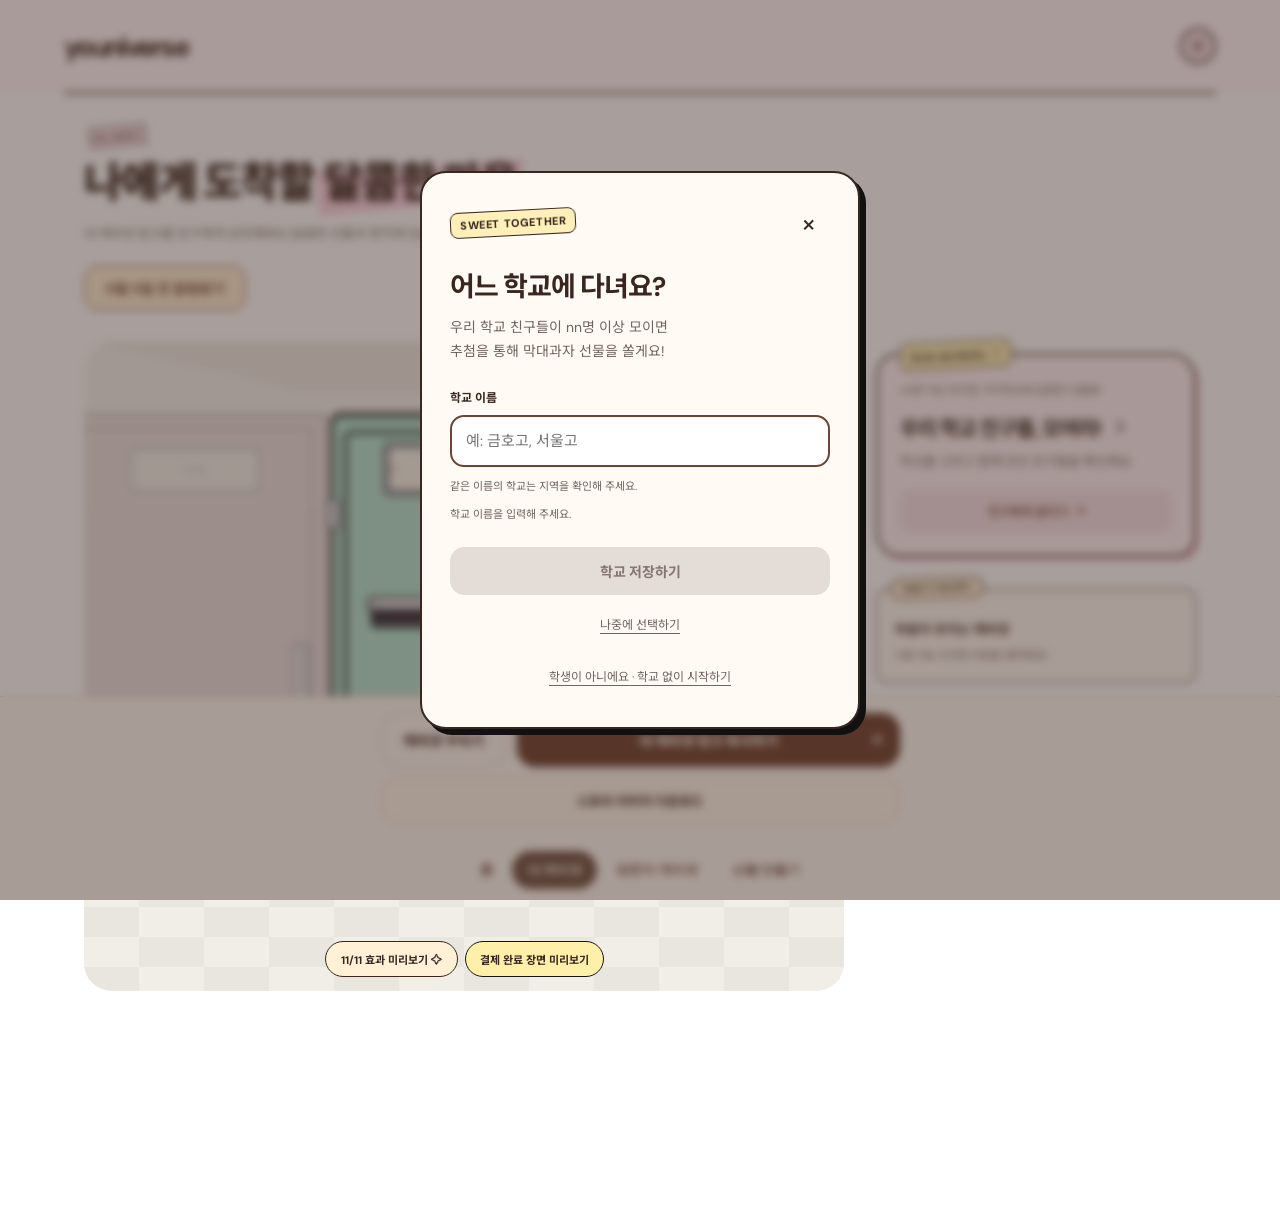
==== commit e342f982: "Complete gift preview flow and add reminder and sharing interfaces" ====
--- a/cabinet-preview/cabinet.html
+++ b/cabinet-preview/cabinet.html
@@ -1,11 +1,11 @@
 <!doctype html>
-<html lang="ko"><head><meta charset="UTF-8"><meta name="viewport" content="width=device-width, initial-scale=1"><title>내 캐비넷 — a little space for you</title><link rel="stylesheet" href="style.css?v=raised-nameplate"><link rel="stylesheet" href="theme.css?v=4"><link rel="stylesheet" href="school.css?v=1"><link rel="stylesheet" href="account.css?v=1"><link rel="stylesheet" href="cabinet-layout.css?v=3"><link rel="stylesheet" href="site-nav.css"></head>
+<html lang="ko"><head><meta charset="UTF-8"><meta name="viewport" content="width=device-width, initial-scale=1"><title>내 캐비넷 — a little space for you</title><link rel="stylesheet" href="style.css?v=editor-no-inner-scroll"><link rel="stylesheet" href="theme.css?v=4"><link rel="stylesheet" href="school.css?v=1"><link rel="stylesheet" href="account.css?v=1"><link rel="stylesheet" href="cabinet-layout.css?v=hallway-alignment-4"><link rel="stylesheet" href="site-nav.css"><script src="preview-session.js?v=1"></script><link rel="stylesheet" href="reminder-channels.css"><link rel="stylesheet" href="story-share.css"><link rel="stylesheet" href="cabinet-dock.css?v=1"><link rel="stylesheet" href="email-reminder.css"><link rel="stylesheet" href="gift-login.css?v=5"><link rel="stylesheet" href="reminder-sheet.css"></head>
 <body class="cabinet-theme">
 <header><a class="brand" href="landing.html">youniverse</a><button class="avatar" id="profile" aria-label="내 계정 메뉴" popovertarget="account-menu" aria-controls="account-menu" aria-expanded="false"><svg width="18" height="18" viewBox="0 0 24 24" fill="none" aria-hidden="true"><path d="M5 6h14M5 12h14M5 18h14" stroke="currentColor" stroke-width="1.8" stroke-linecap="round"/></svg></button></header>
 <div id="account-menu" class="account-menu" popover="auto" aria-labelledby="account-menu-title"><span id="account-menu-title" class="account-label">로그인 계정</span><div class="account-provider"><span class="kakao-mark" aria-hidden="true">●</span><strong>카카오 로그인</strong></div><p class="account-preview">미리보기 · 실제 계정 연결 전</p><button type="button" id="account-logout">로그아웃 <span aria-hidden="true">↗</span></button></div>
-<main><section class="intro"><div class="owner"><span class="owner-label"><span id="ownerName">요니</span>의 캐비넷</span><span class="tag">FOR YOU</span></div><h1>나에게 도착할<br class="title-break"><em>달콤한 마음</em></h1><p>내 캐비넷 링크를 친구에게 공유해봐요.<br>달콤한 선물과 편지에 담긴 마음을 모아둘게요.</p><div class="small-note">마음이 도착하는 날, 11월 11일</div></section>
+<main><section class="intro"><div class="owner"><span class="tag">My cabinet</span></div><h1>나에게 도착할<br class="title-break"><em>달콤한 마음</em></h1><p>내 캐비넷 링크를 친구에게 공유해봐요.<br>달콤한 선물과 편지에 담긴 마음을 모아둘게요.</p></section>
 <section class="stage" aria-label="내 캐비넷 미리보기"><div class="hallway" aria-hidden="true"><div class="hall-ceiling"></div><div class="hall-wall"></div><div class="hall-floor"></div><div class="hall-bank bank-left"><div class="neighbor"><i></i><b></b><span>1107</span></div><div class="neighbor"><i></i><b></b><span>1108</span></div><div class="neighbor"><i></i><b></b><span>1109</span></div></div><div class="hall-bank bank-right"><div class="neighbor"><i></i><b></b><span>1112</span></div><div class="neighbor"><i></i><b></b><span>1113</span></div><div class="neighbor"><i></i><b></b><span>1114</span></div></div><div class="hall-light light-left"></div><div class="hall-light light-right"></div></div><div class="stage-label" aria-hidden="true"></div><div class="cabinet closed" id="cabinet"><div class="inside gift-interior"><div class="gift-interior-title">FOR YOU<small>도착한 마음을 꺼내봐요</small></div><button type="button" class="present present-pink" data-gift="pink" aria-label="핑크 초콜릿 선물과 편지 보기"><span class="pepero-sticks"><i></i><i></i><i></i></span><span class="present-wrap"><b>✧</b><small>HAVE A SWEET DAY</small></span><span class="present-ribbon">୨୧</span></button><button type="button" class="present present-yellow" data-gift="yellow" aria-label="노랑 초콜릿 선물과 편지 보기"><span class="pepero-sticks"><i></i><i></i><i></i></span><span class="present-wrap"><b>☺</b><small>FOR YOU</small></span><span class="present-ribbon">୨୧</span></button><div class="gift-shelf shelf-upper"></div><button class="gift-box received-letter" id="gift"><span class="letter-heart">✉</span><span>마음을 담은 편지</span><small>눌러서 열어보기</small></button><button type="button" class="present present-purple" data-gift="purple" aria-label="보라 초콜릿 선물과 편지 보기"><span class="pepero-sticks"><i></i><i></i><i></i></span><span class="present-wrap"><b>✧</b><small>HAPPY 11.11</small></span><span class="present-ribbon">୨୧</span></button><div class="gift-shelf shelf-lower"></div><div class="sample-gifts-label">미리보기용 샘플 선물</div></div><div class="door" id="door"><div class="vents"><i></i><i></i></div><button class="nameplate" id="nameplate"><span id="plateName">요니</span></button><div class="door-sticker" id="doorSticker">✧</div><div class="mini-sticker">GOOD<br>DAY!</div><button class="handle" id="handle" aria-label="캐비넷 문 닫기"><span></span></button><div class="bottom-vents"><i></i><i></i></div><div class="door-number">11 — 11</div></div></div><svg class="doodle doodle-arrow" viewBox="0 0 140 130" aria-hidden="true"><path d="M20 10 C100 0 20 90 68 62 S130 80 98 110 M75 96 L98 114 115 91"/></svg><svg class="doodle doodle-stars" viewBox="0 0 100 150" aria-hidden="true"><path d="M45 5 L50 33 76 39 50 46 43 72 36 46 10 38 35 32Z" fill="#ffe26a"/><path d="M75 95 L77 109 92 114 78 119 72 137 68 119 53 114 68 109Z" fill="#6045f5"/></svg><svg class="doodle doodle-squiggle" viewBox="0 0 180 70" aria-hidden="true"><path d="M5 45 C35 -35 75 95 45 50 S110 -20 100 35 S155 80 170 10"/></svg><div class="floor-shadow"></div></section>
 <aside class="cabinet-sidebar" aria-label="학교 참여와 선물 안내"><div class="letter-note"><h3>마음이 모이는 캐비넷</h3><p>11월 11일, 도착한 마음을 열어봐요!</p></div></aside></main><nav class="cabinet-actions" aria-label="내 캐비넷 메뉴"><button class="secondary" id="customize" aria-label="캐비넷 꾸미기">캐비넷 꾸미기</button><button class="primary" id="invite">내 캐비넷 링크 복사하기 <span aria-hidden="true">↗</span></button></nav>
 
 <dialog id="editor" aria-labelledby="editorTitle"><form method="dialog" id="editForm" novalidate><button class="close" aria-label="닫기" value="cancel" formnovalidate>×</button><h2 id="editorTitle">내 캐비넷 꾸미기</h2><label for="name">캐비넷 이름</label><input id="name" required autocomplete="nickname"><p id="nameError" class="field-error" role="alert" hidden></p><fieldset class="editor-options"><legend>캐비넷 컬러</legend><div class="swatches" id="swatches"></div></fieldset><fieldset class="editor-options"><legend>스티커</legend><div class="stickers" id="stickers"></div></fieldset><button class="primary" value="save">꾸미기 완료</button></form></dialog>
-<dialog id="info"><button class="close" id="closeInfo" aria-label="닫기">×</button><span class="eyebrow">LETTERS & GIFTS</span><h2 id="infoTitle"></h2><p id="infoBody"></p><p id="paymentNotice" class="payment-notice" hidden>디자인 시안 · 결제 서비스 연결 전이에요. 실제 결제나 선물 공개는 진행되지 않아요.</p><button class="primary" id="okay">알겠어요</button></dialog><div class="toast" id="toast" role="status"></div><script src="app.js?v=raised-nameplate"></script><script src="school.js?v=updated-1"></script><script src="account.js?v=1"></script><script src="site-nav.js"></script></body></html>
+<dialog id="info"><button class="close" id="closeInfo" aria-label="닫기">×</button><span class="eyebrow">LETTERS & GIFTS</span><h2 id="infoTitle"></h2><p id="infoBody"></p><p id="paymentNotice" class="payment-notice" hidden>디자인 시안 · 결제 서비스 연결 전이에요. 실제 결제나 선물 공개는 진행되지 않아요.</p><button class="primary" id="okay">알겠어요</button></dialog><div class="toast" id="toast" role="status"></div><script src="app.js?v=editor-smaller-preview"></script><script src="school.js?v=updated-1"></script><script src="account.js?v=2"></script><script src="site-nav.js"></script><script src="reminder-sheet.js"></script><script src="email-reminder.js"></script><script src="reminder-channels.js"></script><script src="story-share.js"></script></body></html>
--- a/cabinet-preview/style.css
+++ b/cabinet-preview/style.css
@@ -381,7 +381,7 @@
  .editor-header{padding:14px 18px}#editor .editor-header h2{font-size:21px}
  .editor-layout{display:flex;flex-direction:column;min-height:0}
  .editor-preview{flex:1;min-height:180px;width:100%}
- .editor-tools{flex:0 0 260px;padding:0 18px;overflow:auto}
+ .editor-tools{flex:0 0 300px;padding:0 18px;overflow:auto}
  .editor-tabs button{padding:12px 4px}
  #editor .editor-panel{padding:12px 0}
  #editor .sticker{height:40px}#editor .stickers{gap:5px}
@@ -407,3 +407,20 @@
 .door .vents{display:none}
 .stage .neighbor i{background:none}
 .stage .neighbor span{top:7%;height:44px;display:flex;align-items:center;justify-content:center;padding:4px 0}
+
+/* Let mobile tools take their full content height, with no nested scroll area. */
+@media(max-width:650px){
+ .editor-preview{flex:1 1 0;min-height:120px}
+ .editor-tools{flex:0 0 auto;overflow:visible;min-height:326px}
+ .editor-tabs{position:static}
+ #editor .stickers{grid-template-columns:repeat(5,minmax(0,1fr));gap:6px}
+ #editor .sticker{height:44px}
+ #editor .editor-panel{padding:10px 0}
+ #editor .sticker-hint{font-size:11px;line-height:1.4;margin-bottom:8px}
+}
+@media(max-width:650px) and (max-height:600px){
+ #editor{overflow-y:auto}
+ #editForm{height:auto;min-height:100%}
+ .editor-layout{flex:none}
+ .editor-preview{flex:none;height:150px;min-height:150px}
+}
--- a/cabinet-preview/cabinet-layout.css
+++ b/cabinet-preview/cabinet-layout.css
@@ -12,7 +12,7 @@
 .cabinet-theme main>.stage .cabinet{margin-top:66px;transform:translateX(var(--cabinet-center-offset,0px)) scale(1.12)}
 .cabinet-sidebar{grid-area:sidebar;min-width:0;padding-top:12px}
 .cabinet-sidebar .school-card{margin:0;max-width:none;padding:22px;box-shadow:3px 3px 0 #f8b7ce}
-.cabinet-sidebar .school-card h2{font-size:23px}
+.cabinet-sidebar .school-card h2{font-size:21px}
 .cabinet-sidebar .letter-note{margin:32px 0 0;padding:22px 18px 16px;transform:none;border-width:1px;box-shadow:none}
 .cabinet-sidebar .letter-note h3{font-size:13px;margin:7px 0}
 .cabinet-sidebar .letter-note p{font-size:11px;margin:0}
@@ -52,3 +52,12 @@
 /* Keep the possessive suffix with the nickname inside one flex item. */
 .cabinet-theme .owner-label{display:inline}
 .cabinet-theme .intro h1 em:before{background:#fbd6e3}
+
+/* Anchor the room to the measured cabinet row, not a percentage of stage height. */
+.cabinet-theme .stage{--ceiling-edge:max(28px,calc(var(--row-top,86px) - 24px))}
+.cabinet-theme .stage .hall-ceiling{height:var(--ceiling-edge);z-index:1}
+.cabinet-theme .stage .hall-wall{inset:0;background:#f5f3ef;z-index:0}
+.cabinet-theme .stage .hall-wall:after{content:"";position:absolute;left:27%;right:27%;top:var(--ceiling-edge);height:1px;background:#d9d5cf}
+.cabinet-theme .stage .hall-bank{z-index:2}
+.cabinet-theme .stage .hall-floor{z-index:1}
+.cabinet-theme .stage .hall-light{top:calc(var(--ceiling-edge) * .32);z-index:3}
--- a/cabinet-preview/reminder-channels.css
+++ b/cabinet-preview/reminder-channels.css
@@ -0,0 +1,17 @@
+.reminder-channels{box-sizing:border-box;max-width:820px;margin:36px auto;padding:24px;color:#59443b;text-align:left}
+.reminder-channels h2{font-size:22px;line-height:1.5;margin:0 0 8px}
+.reminder-channels>p,.reminder-channels article p,.gift-login .reminder-channels p{font-size:13px;line-height:1.8;color:#786359;margin:0 0 16px}
+.reminder-channel-grid{display:grid;grid-template-columns:repeat(2,minmax(0,1fr));gap:14px}
+.reminder-channel-grid article{padding:20px;border:1px solid #dccbc3;border-radius:18px;background:#fffaf6}
+.reminder-channels .channel-tag{font:600 10px/1.5 sans-serif;letter-spacing:1.5px;color:#ad6d80}
+.reminder-channels h3{font-size:17px;line-height:1.5;margin:8px 0}
+.channel-links{display:flex;gap:10px;flex-wrap:wrap}
+.channel-links a{display:inline-block;padding:9px 12px;border:1px solid #dccbc3;border-radius:10px;font-size:12px;color:#69483e;text-decoration:none;background:#fff}
+.channel-links a:hover{background:#f6e9e8}.channel-links a:focus-visible{outline:2px solid #ad6d80;outline-offset:3px}
+.channel-pending{font-size:12px;color:#786359}
+#login-notice .reminder-channels,.gift-login .reminder-channels{padding:0;margin:24px 0;width:100%}
+#login-notice .reminder-channel-grid,.gift-login .reminder-channel-grid{grid-template-columns:1fr}
+@media(max-width:600px){.reminder-channel-grid{grid-template-columns:1fr}.reminder-channels{margin:24px auto;padding:20px}.reminder-channels h2{font-size:20px}}
+.channel-links button.channel-cta{padding:12px 16px;border:1px solid #704332;border-radius:10px;background:#fce4eb;color:#39261f;font:inherit;font-size:13px;font-weight:700;cursor:pointer}
+.reminder-store-dialog{position:fixed;inset:0;margin:auto;width:min(400px,calc(100% - 40px));box-sizing:border-box;padding:30px 24px;border:1.5px solid #704332;border-radius:18px;background:#fffaf4;color:#39261f}
+.reminder-store-dialog::backdrop{background:#39261f70}.reminder-store-dialog h2{font-size:20px;margin:8px 0 12px}.reminder-store-dialog p{font-size:13px;line-height:1.7}.reminder-store-dialog .channel-links{display:grid;gap:12px;margin-top:20px}.reminder-store-dialog .channel-cta{padding:14px;text-align:center;background:#704332;color:#fffaf4;font-weight:700}.store-close{position:absolute;right:12px;top:8px;border:0;background:transparent;color:#704332;font-size:26px;cursor:pointer}
--- a/cabinet-preview/story-share.css
+++ b/cabinet-preview/story-share.css
@@ -0,0 +1,18 @@
+.cabinet-actions .story-trigger{grid-column:1/-1;min-height:42px;font-size:13px;background:#fff8ed}
+body.cabinet-theme:has(.story-trigger){padding-bottom:175px}
+#story-share{width:min(420px,calc(100% - 32px));max-height:90dvh;box-sizing:border-box;padding:28px;text-align:center;overflow:auto;border:1px solid #ddc7bd;border-radius:24px;background:#fffaf2;color:#694a40}
+#story-share h2{font-size:23px;margin:10px 0}
+#story-share p{font-size:13px;line-height:1.6}
+#story-share .story-preview{display:block;width:auto;height:min(40dvh,400px);max-width:100%;margin:18px auto;border-radius:12px;box-shadow:0 6px 22px #694a4015}
+#story-share [hidden]{display:none!important}
+#story-share .primary,#story-share .secondary{display:block;width:100%;box-sizing:border-box;margin-top:10px;padding:14px;text-decoration:none;font-size:14px;border-radius:14px}
+#story-share .story-status{font-size:11px}
+/* Keep both action rows above the fixed site navigation. */
+body.cabinet-theme:has(.story-trigger) .cabinet-actions{bottom:calc(80px + env(safe-area-inset-bottom))}
+body.cabinet-theme:has(.story-trigger){padding-bottom:220px!important}
+body.cabinet-theme:has(.story-trigger) .toast{bottom:calc(200px + env(safe-area-inset-bottom))}
+
+#story-share .story-download,#story-share .story-copy{position:relative;padding-inline:42px}
+#story-share .action-check{position:absolute;right:16px;top:50%;transform:translateY(-50%);width:22px;height:22px;visibility:hidden}
+#story-share .action-done .action-check{visibility:visible}
+#story-share .story-feedback{position:absolute;width:1px;height:1px;padding:0;margin:-1px;overflow:hidden;clip-path:inset(50%);white-space:nowrap}
--- a/cabinet-preview/cabinet-dock.css
+++ b/cabinet-preview/cabinet-dock.css
@@ -0,0 +1,22 @@
+/* An opaque, edge-attached action area shared by owner and visitor pages. */
+body.cabinet-theme:has(.cabinet-actions){padding-bottom:calc(108px + env(safe-area-inset-bottom))!important}
+body.cabinet-theme .cabinet-actions,
+body.cabinet-theme[data-view="visitor"] .cabinet-actions{
+ position:fixed;left:0;right:0;bottom:0;transform:none;width:100%;max-width:none;
+ padding:16px max(16px,calc((100% - 520px)/2)) calc(16px + env(safe-area-inset-bottom));
+ background:#fffaf5;border:0;border-top:1px solid #d8cbc3;border-radius:0;
+ box-shadow:none;pointer-events:auto;z-index:90;column-gap:10px;
+}
+body.cabinet-theme .cabinet-actions .primary,
+body.cabinet-theme .cabinet-actions .secondary{box-shadow:none}
+body.cabinet-theme:has(.cabinet-actions):has(.site-navigation){padding-bottom:calc(178px + env(safe-area-inset-bottom))!important}
+body.cabinet-theme:has(.site-navigation) .cabinet-actions{bottom:0;padding-bottom:calc(76px + env(safe-area-inset-bottom))}
+body.cabinet-theme:has(.cabinet-actions) .site-navigation{
+ bottom:0;left:0;right:0;transform:none;width:100%;max-width:none;
+ height:calc(60px + env(safe-area-inset-bottom));padding:8px 12px calc(8px + env(safe-area-inset-bottom));
+ justify-content:center;align-items:center;border:0;border-radius:0;background:#fffaf5;
+ box-shadow:none;backdrop-filter:none;
+}
+body.cabinet-theme #gift-free-note{text-shadow:none}
+body.cabinet-theme:has(.cabinet-actions) .toast{bottom:calc(190px + env(safe-area-inset-bottom));z-index:110}
+@media(max-width:380px){body.cabinet-theme .cabinet-actions{column-gap:6px}}
--- a/cabinet-preview/email-reminder.css
+++ b/cabinet-preview/email-reminder.css
@@ -0,0 +1,9 @@
+.email-reminder{width:100%;box-sizing:border-box;margin:20px 0;padding:18px;border:1px solid #dccbc3;border-radius:16px;background:#fffaf6;text-align:left;color:#59443b}
+.email-reminder h3{font-size:17px;margin:0 0 10px}
+.email-reminder p,.gift-login .email-reminder p{font-size:12px;line-height:1.7;margin:8px 0 12px;color:#786359}
+.email-reminder label{display:flex;align-items:center;gap:8px;font-size:13px;line-height:1.6;margin:12px 0;cursor:pointer}
+.email-reminder input[type=checkbox]{width:18px;height:18px;accent-color:#ad6d80;flex-shrink:0}
+.email-reminder input[type=email]{box-sizing:border-box;width:100%;padding:12px;border:1px solid #bda59a;border-radius:9px;font:inherit;background:white;color:#59443b}
+.email-reminder [hidden]{display:none!important}
+.email-reminder input:focus-visible{outline:2px solid #ad6d80;outline-offset:3px}
+#login-notice{max-height:90dvh;overflow-y:auto}
--- a/cabinet-preview/gift-login.css
+++ b/cabinet-preview/gift-login.css
@@ -0,0 +1,43 @@
+/* Chocolate outlines, blush paper and the handwritten date from the gift flow. */
+.gift-login{display:grid;grid-template-columns:1fr 1fr;align-items:start;gap:48px;max-width:1000px;min-height:0;margin:0 auto;padding:64px 28px 80px;text-align:left}
+.login-paper{position:relative;background:var(--brand-paper);border:1.5px solid var(--brand-primary);border-radius:6px 6px 30px 6px;box-shadow:5px 6px 0 var(--brand-blush);padding:38px 32px 30px;text-align:center}
+.login-paper:before{content:'';position:absolute;top:-13px;left:calc(50% - 43px);width:86px;height:26px;background:#f8b7ceaa;transform:rotate(-5deg);border-inline:1px dashed #c98c9b}
+.login-label{font:600 10px/1.5 sans-serif;letter-spacing:2px;color:var(--brand-primary)}
+.login-date{font-family:'Ongleip Konkon',cursive;font-size:78px;line-height:1.3;letter-spacing:-5px;color:var(--brand-primary);margin:18px 0 8px;transform:rotate(-4deg)}
+.login-date span{color:#c78a9b;margin:0 8px}
+.gift-login h1{font-size:29px;line-height:1.5;letter-spacing:-1px;margin:8px 0 16px}
+.gift-login p{font-size:13px;color:var(--brand-muted);margin:0;line-height:1.8}
+.login-actions{width:100%;margin:28px 0 20px}
+.kakao-login{display:flex;align-items:center;justify-content:center;gap:10px;width:100%;min-height:54px;border:1.5px solid var(--brand-ink);border-radius:12px;background:#fee500;color:#392c1e;font-weight:700;font-size:15px;box-shadow:0 3px 0 var(--brand-ink)}
+.kakao-login:disabled{cursor:not-allowed}.kakao-login svg{width:20px;height:20px;fill:currentColor}
+:is(.gift-login,.completion-reminders) .login-status{font-size:11px;margin-top:12px}
+:is(.gift-login,.completion-reminders) .cabinet-signup{font-size:12px;margin-bottom:12px}:is(.gift-login,.completion-reminders) .send-rule{font-size:12px;margin-bottom:24px}
+:is(.gift-login,.completion-reminders) .back-link{font-size:12px;color:var(--brand-primary)}
+.login-reminders{min-width:0}
+:is(.gift-login,.completion-reminders) .email-reminder{padding:0 0 24px;margin:0;border:0;border-bottom:1px dashed #c6aa9a;border-radius:0;background:transparent}
+:is(.gift-login,.completion-reminders) .email-reminder h3{font-size:20px;line-height:1.5;margin:0 0 10px}
+:is(.gift-login,.completion-reminders) .email-reminder label{font-size:13px;margin:14px 0}
+:is(.gift-login,.completion-reminders) .email-reminder input[type=checkbox]{accent-color:var(--brand-primary)}
+:is(.gift-login,.completion-reminders) .email-reminder p{font-size:12px;margin:8px 0 12px}
+:is(.gift-login,.completion-reminders) .email-reminder .reminder-preview{font-size:11px;color:#897970;margin-bottom:0}
+:is(.gift-login,.completion-reminders) .reminder-channels{margin:22px 0 0;padding:0}
+:is(.gift-login,.completion-reminders) .reminder-channels h2{font-size:17px;line-height:1.5}
+:is(.gift-login,.completion-reminders) .reminder-channels>p{font-size:12px;margin-bottom:16px}
+:is(.gift-login,.completion-reminders) .reminder-channel-grid{gap:12px}
+:is(.gift-login,.completion-reminders) .reminder-channel-grid article{padding:16px 18px;border:1px solid #d9bcb0;border-radius:4px 15px 4px 15px;background:#fffaf4}
+:is(.gift-login,.completion-reminders) .reminder-channel-grid article:first-child{background:#fff5f8}
+:is(.gift-login,.completion-reminders) .reminder-channel-grid h3{font-size:15px;margin:5px 0}
+:is(.gift-login,.completion-reminders) .reminder-channel-grid p{font-size:12px;margin:0 0 12px}
+:is(.gift-login,.completion-reminders) .channel-tag{color:var(--brand-primary);font-size:9px}
+:is(.gift-login,.completion-reminders) .channel-links a{background:transparent;border:0;border-bottom:1px solid #c6aa9a;border-radius:0;padding:4px 0;font-size:12px}
+@media(max-width:720px){.gift-login{grid-template-columns:1fr;gap:36px;max-width:480px;padding:36px 22px 60px}.login-paper{padding:28px 24px}.login-date{font-size:62px;margin:12px 0 4px}.gift-login h1{font-size:26px}.login-actions{margin-top:24px}}
+:is(.gift-login,.completion-reminders) .channel-links .channel-cta{display:flex;align-items:center;justify-content:center;width:100%;box-sizing:border-box;min-height:46px;padding:12px 14px;border:1.5px solid var(--brand-primary);border-radius:10px;background:var(--brand-primary);color:var(--brand-paper);font-family:inherit;font-size:13px;font-weight:700;line-height:1.5;text-decoration:none;box-shadow:0 3px 0 var(--brand-ink);cursor:pointer}
+:is(.gift-login,.completion-reminders) .channel-links .channel-cta:hover{background:var(--brand-primary-hover)}
+:is(.gift-login,.completion-reminders) .channel-links a.channel-cta{background:var(--brand-blush);color:var(--brand-ink)}
+:is(.gift-login,.completion-reminders) .channel-links a.channel-cta:hover{background:var(--brand-pink)}
+
+:is(.gift-login,.completion-reminders) .reminder-channels h2{margin-bottom:16px}
+
+.gift-login{grid-template-columns:1fr;max-width:520px}
+.completion-reminders{width:100%;max-width:460px;box-sizing:border-box;margin:40px auto 0;text-align:left}
+.completion-reminders[hidden]{display:none}
--- a/cabinet-preview/reminder-sheet.css
+++ b/cabinet-preview/reminder-sheet.css
@@ -0,0 +1,14 @@
+.reminder-open{display:inline-flex;justify-content:center;align-items:center;margin-top:20px;padding:12px 20px;min-height:46px;border:1.5px solid #704332;border-radius:14px;background:#fff0d6;color:#704332;font:inherit;font-size:14px;font-weight:700;cursor:pointer}
+.reminder-open:hover{background:#fce4eb}.reminder-open[hidden]{display:none}
+html.reminder-sheet-open{overflow:hidden}
+body.cabinet-theme dialog.reminder-sheet{position:fixed;inset:auto 0 0;margin:0 auto;box-sizing:border-box;width:min(560px,100%);max-width:100%;max-height:88dvh;padding:0;border:1.5px solid #dbc9bf;border-bottom:0;border-radius:24px 24px 0 0;background:#fffaf4;color:#39261f;box-shadow:0 -12px 48px #39261f20;overflow:hidden}
+.reminder-sheet[open]{display:flex;flex-direction:column;animation:reminder-rise .22s ease-out}
+.reminder-sheet::backdrop{background:#39261f66}
+.reminder-sheet-header{position:relative;flex-shrink:0;padding:26px 24px 16px;border-bottom:1px solid #eadbd1}
+.reminder-sheet-header h2{font-size:19px;line-height:1.5;margin:0}.reminder-sheet-header h2:focus{outline:none}
+.sheet-grip{position:absolute;top:9px;left:calc(50% - 18px);width:36px;height:4px;border-radius:4px;background:#cbb6aa}
+.reminder-sheet-body{overflow-y:auto;overscroll-behavior:contain;padding:24px 24px max(28px,env(safe-area-inset-bottom));min-height:0}
+.reminder-sheet .completion-reminders{margin:0 auto;max-width:none}
+.reminder-sheet .reminder-channel-grid{grid-template-columns:1fr}
+@keyframes reminder-rise{from{transform:translateY(60px);opacity:0}to{transform:translateY(0);opacity:1}}
+@media(prefers-reduced-motion:reduce){.reminder-sheet[open]{animation:none}}
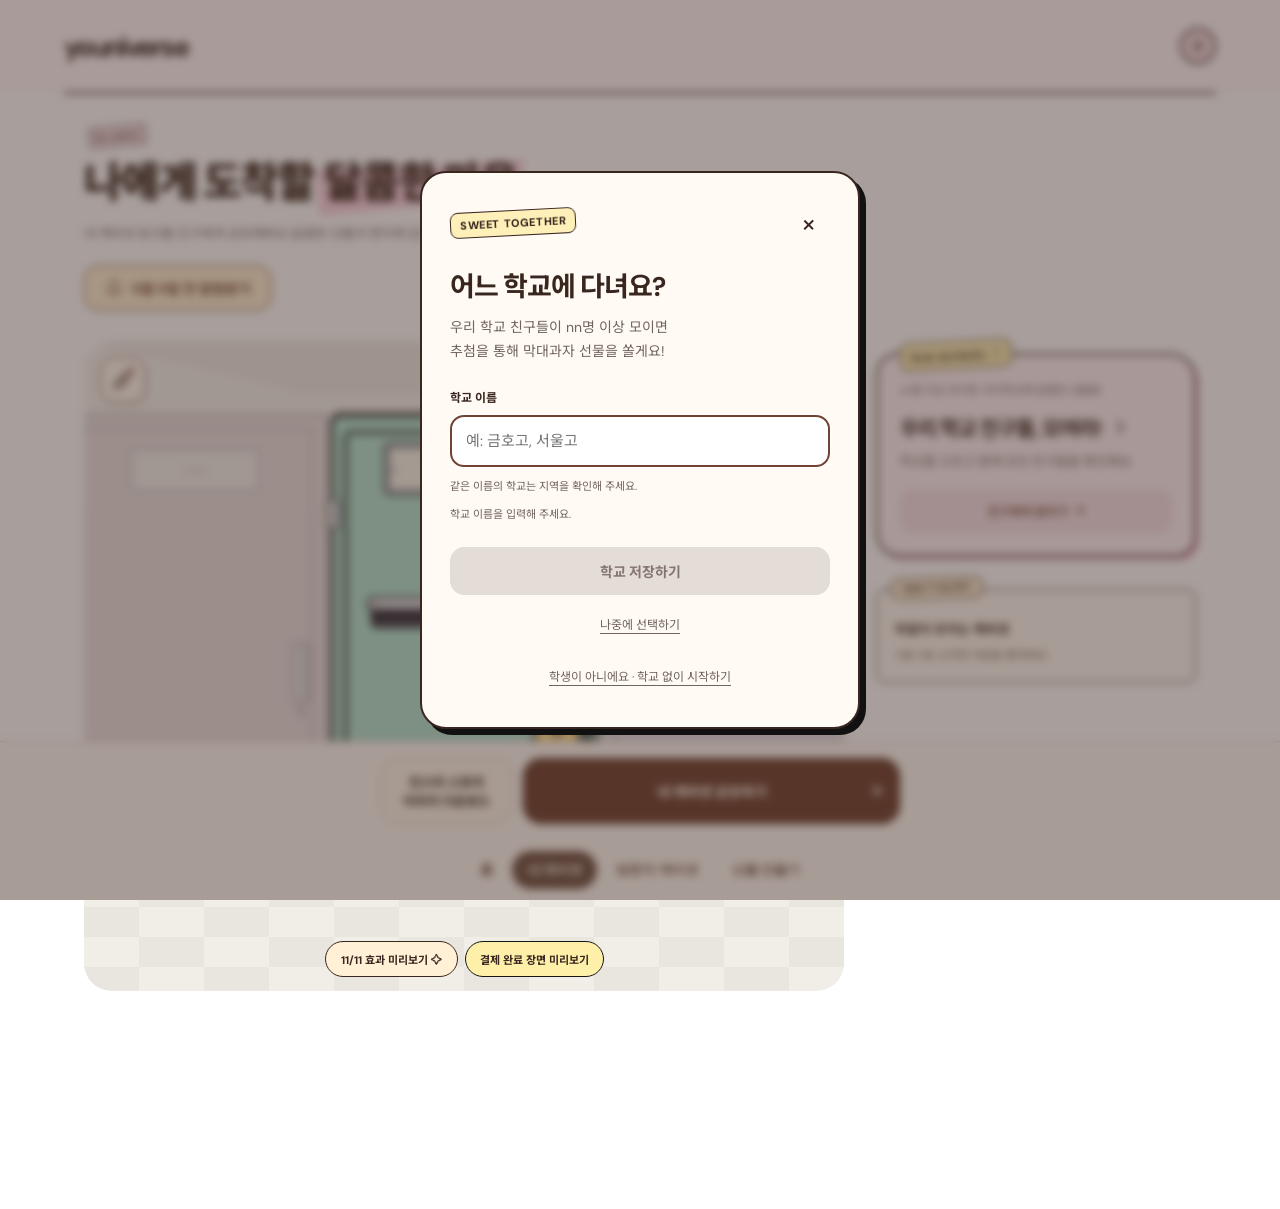
==== commit 67d112c0: "Reorganize cabinet customization sharing and reminder controls" ====
--- a/cabinet-preview/cabinet.html
+++ b/cabinet-preview/cabinet.html
@@ -2,10 +2,10 @@
 <html lang="ko"><head><meta charset="UTF-8"><meta name="viewport" content="width=device-width, initial-scale=1"><title>내 캐비넷 — a little space for you</title><link rel="stylesheet" href="style.css?v=editor-no-inner-scroll"><link rel="stylesheet" href="theme.css?v=4"><link rel="stylesheet" href="school.css?v=1"><link rel="stylesheet" href="account.css?v=1"><link rel="stylesheet" href="cabinet-layout.css?v=hallway-alignment-4"><link rel="stylesheet" href="site-nav.css"><script src="preview-session.js?v=1"></script><link rel="stylesheet" href="reminder-channels.css"><link rel="stylesheet" href="story-share.css"><link rel="stylesheet" href="cabinet-dock.css?v=1"><link rel="stylesheet" href="email-reminder.css"><link rel="stylesheet" href="gift-login.css?v=5"><link rel="stylesheet" href="reminder-sheet.css"></head>
 <body class="cabinet-theme">
 <header><a class="brand" href="landing.html">youniverse</a><button class="avatar" id="profile" aria-label="내 계정 메뉴" popovertarget="account-menu" aria-controls="account-menu" aria-expanded="false"><svg width="18" height="18" viewBox="0 0 24 24" fill="none" aria-hidden="true"><path d="M5 6h14M5 12h14M5 18h14" stroke="currentColor" stroke-width="1.8" stroke-linecap="round"/></svg></button></header>
-<div id="account-menu" class="account-menu" popover="auto" aria-labelledby="account-menu-title"><span id="account-menu-title" class="account-label">로그인 계정</span><div class="account-provider"><span class="kakao-mark" aria-hidden="true">●</span><strong>카카오 로그인</strong></div><p class="account-preview">미리보기 · 실제 계정 연결 전</p><button type="button" id="account-logout">로그아웃 <span aria-hidden="true">↗</span></button></div>
+<div id="account-menu" class="account-menu" popover="auto" aria-labelledby="account-menu-title"><span id="account-menu-title" class="account-label">로그인 계정</span><div class="account-provider"><span class="kakao-mark" aria-hidden="true">●</span><strong>카카오 로그인</strong></div><p class="account-preview">미리보기 · 실제 계정 연결 전</p><button type="button" id="account-reminders" aria-haspopup="dialog" aria-controls="reminder-sheet">알림받기 설정 <span aria-hidden="true">↗</span></button><button type="button" id="account-logout">로그아웃 <span aria-hidden="true">↗</span></button></div>
 <main><section class="intro"><div class="owner"><span class="tag">My cabinet</span></div><h1>나에게 도착할<br class="title-break"><em>달콤한 마음</em></h1><p>내 캐비넷 링크를 친구에게 공유해봐요.<br>달콤한 선물과 편지에 담긴 마음을 모아둘게요.</p></section>
-<section class="stage" aria-label="내 캐비넷 미리보기"><div class="hallway" aria-hidden="true"><div class="hall-ceiling"></div><div class="hall-wall"></div><div class="hall-floor"></div><div class="hall-bank bank-left"><div class="neighbor"><i></i><b></b><span>1107</span></div><div class="neighbor"><i></i><b></b><span>1108</span></div><div class="neighbor"><i></i><b></b><span>1109</span></div></div><div class="hall-bank bank-right"><div class="neighbor"><i></i><b></b><span>1112</span></div><div class="neighbor"><i></i><b></b><span>1113</span></div><div class="neighbor"><i></i><b></b><span>1114</span></div></div><div class="hall-light light-left"></div><div class="hall-light light-right"></div></div><div class="stage-label" aria-hidden="true"></div><div class="cabinet closed" id="cabinet"><div class="inside gift-interior"><div class="gift-interior-title">FOR YOU<small>도착한 마음을 꺼내봐요</small></div><button type="button" class="present present-pink" data-gift="pink" aria-label="핑크 초콜릿 선물과 편지 보기"><span class="pepero-sticks"><i></i><i></i><i></i></span><span class="present-wrap"><b>✧</b><small>HAVE A SWEET DAY</small></span><span class="present-ribbon">୨୧</span></button><button type="button" class="present present-yellow" data-gift="yellow" aria-label="노랑 초콜릿 선물과 편지 보기"><span class="pepero-sticks"><i></i><i></i><i></i></span><span class="present-wrap"><b>☺</b><small>FOR YOU</small></span><span class="present-ribbon">୨୧</span></button><div class="gift-shelf shelf-upper"></div><button class="gift-box received-letter" id="gift"><span class="letter-heart">✉</span><span>마음을 담은 편지</span><small>눌러서 열어보기</small></button><button type="button" class="present present-purple" data-gift="purple" aria-label="보라 초콜릿 선물과 편지 보기"><span class="pepero-sticks"><i></i><i></i><i></i></span><span class="present-wrap"><b>✧</b><small>HAPPY 11.11</small></span><span class="present-ribbon">୨୧</span></button><div class="gift-shelf shelf-lower"></div><div class="sample-gifts-label">미리보기용 샘플 선물</div></div><div class="door" id="door"><div class="vents"><i></i><i></i></div><button class="nameplate" id="nameplate"><span id="plateName">요니</span></button><div class="door-sticker" id="doorSticker">✧</div><div class="mini-sticker">GOOD<br>DAY!</div><button class="handle" id="handle" aria-label="캐비넷 문 닫기"><span></span></button><div class="bottom-vents"><i></i><i></i></div><div class="door-number">11 — 11</div></div></div><svg class="doodle doodle-arrow" viewBox="0 0 140 130" aria-hidden="true"><path d="M20 10 C100 0 20 90 68 62 S130 80 98 110 M75 96 L98 114 115 91"/></svg><svg class="doodle doodle-stars" viewBox="0 0 100 150" aria-hidden="true"><path d="M45 5 L50 33 76 39 50 46 43 72 36 46 10 38 35 32Z" fill="#ffe26a"/><path d="M75 95 L77 109 92 114 78 119 72 137 68 119 53 114 68 109Z" fill="#6045f5"/></svg><svg class="doodle doodle-squiggle" viewBox="0 0 180 70" aria-hidden="true"><path d="M5 45 C35 -35 75 95 45 50 S110 -20 100 35 S155 80 170 10"/></svg><div class="floor-shadow"></div></section>
-<aside class="cabinet-sidebar" aria-label="학교 참여와 선물 안내"><div class="letter-note"><h3>마음이 모이는 캐비넷</h3><p>11월 11일, 도착한 마음을 열어봐요!</p></div></aside></main><nav class="cabinet-actions" aria-label="내 캐비넷 메뉴"><button class="secondary" id="customize" aria-label="캐비넷 꾸미기">캐비넷 꾸미기</button><button class="primary" id="invite">내 캐비넷 링크 복사하기 <span aria-hidden="true">↗</span></button></nav>
+<section class="stage" aria-label="내 캐비넷 미리보기"><button type="button" class="customize-brush" id="customize" aria-label="캐비넷 꾸미기" title="캐비넷 꾸미기"><svg width="25" height="25" viewBox="0 0 24 24" fill="none" stroke="currentColor" stroke-width="1.7" stroke-linecap="round" stroke-linejoin="round" aria-hidden="true"><path d="m14 13 7-9c1-2-1-3-2-2l-9 8Z" fill="#f6c5d6"/><path d="M14 13c0 3-2 5-5 5-2 0-3 2-6 2 2-2 1-4 3-6 1-2 3-3 4-4Z" fill="#b6e1d2"/></svg></button><div class="hallway" aria-hidden="true"><div class="hall-ceiling"></div><div class="hall-wall"></div><div class="hall-floor"></div><div class="hall-bank bank-left"><div class="neighbor"><i></i><b></b><span>1107</span></div><div class="neighbor"><i></i><b></b><span>1108</span></div><div class="neighbor"><i></i><b></b><span>1109</span></div></div><div class="hall-bank bank-right"><div class="neighbor"><i></i><b></b><span>1112</span></div><div class="neighbor"><i></i><b></b><span>1113</span></div><div class="neighbor"><i></i><b></b><span>1114</span></div></div><div class="hall-light light-left"></div><div class="hall-light light-right"></div></div><div class="stage-label" aria-hidden="true"></div><div class="cabinet closed" id="cabinet"><div class="inside gift-interior"><div class="gift-interior-title">FOR YOU<small>도착한 마음을 꺼내봐요</small></div><button type="button" class="present present-pink" data-gift="pink" aria-label="핑크 초콜릿 선물과 편지 보기"><span class="pepero-sticks"><i></i><i></i><i></i></span><span class="present-wrap"><b>✧</b><small>HAVE A SWEET DAY</small></span><span class="present-ribbon">୨୧</span></button><button type="button" class="present present-yellow" data-gift="yellow" aria-label="노랑 초콜릿 선물과 편지 보기"><span class="pepero-sticks"><i></i><i></i><i></i></span><span class="present-wrap"><b>☺</b><small>FOR YOU</small></span><span class="present-ribbon">୨୧</span></button><div class="gift-shelf shelf-upper"></div><button class="gift-box received-letter" id="gift"><span class="letter-heart">✉</span><span>마음을 담은 편지</span><small>눌러서 열어보기</small></button><button type="button" class="present present-purple" data-gift="purple" aria-label="보라 초콜릿 선물과 편지 보기"><span class="pepero-sticks"><i></i><i></i><i></i></span><span class="present-wrap"><b>✧</b><small>HAPPY 11.11</small></span><span class="present-ribbon">୨୧</span></button><div class="gift-shelf shelf-lower"></div><div class="sample-gifts-label">미리보기용 샘플 선물</div></div><div class="door" id="door"><div class="vents"><i></i><i></i></div><button class="nameplate" id="nameplate"><span id="plateName">요니</span></button><div class="door-sticker" id="doorSticker">✧</div><div class="mini-sticker">GOOD<br>DAY!</div><button class="handle" id="handle" aria-label="캐비넷 문 닫기"><span></span></button><div class="bottom-vents"><i></i><i></i></div><div class="door-number">11 — 11</div></div></div><svg class="doodle doodle-arrow" viewBox="0 0 140 130" aria-hidden="true"><path d="M20 10 C100 0 20 90 68 62 S130 80 98 110 M75 96 L98 114 115 91"/></svg><svg class="doodle doodle-stars" viewBox="0 0 100 150" aria-hidden="true"><path d="M45 5 L50 33 76 39 50 46 43 72 36 46 10 38 35 32Z" fill="#ffe26a"/><path d="M75 95 L77 109 92 114 78 119 72 137 68 119 53 114 68 109Z" fill="#6045f5"/></svg><svg class="doodle doodle-squiggle" viewBox="0 0 180 70" aria-hidden="true"><path d="M5 45 C35 -35 75 95 45 50 S110 -20 100 35 S155 80 170 10"/></svg><div class="floor-shadow"></div></section>
+<aside class="cabinet-sidebar" aria-label="학교 참여와 선물 안내"><div class="letter-note"><h3>마음이 모이는 캐비넷</h3><p>11월 11일, 도착한 마음을 열어봐요!</p></div></aside></main><nav class="cabinet-actions" aria-label="내 캐비넷 메뉴"><button class="primary" id="invite">내 캐비넷 공유하기 <span aria-hidden="true">↗</span></button></nav>
 
 <dialog id="editor" aria-labelledby="editorTitle"><form method="dialog" id="editForm" novalidate><button class="close" aria-label="닫기" value="cancel" formnovalidate>×</button><h2 id="editorTitle">내 캐비넷 꾸미기</h2><label for="name">캐비넷 이름</label><input id="name" required autocomplete="nickname"><p id="nameError" class="field-error" role="alert" hidden></p><fieldset class="editor-options"><legend>캐비넷 컬러</legend><div class="swatches" id="swatches"></div></fieldset><fieldset class="editor-options"><legend>스티커</legend><div class="stickers" id="stickers"></div></fieldset><button class="primary" value="save">꾸미기 완료</button></form></dialog>
 <dialog id="info"><button class="close" id="closeInfo" aria-label="닫기">×</button><span class="eyebrow">LETTERS & GIFTS</span><h2 id="infoTitle"></h2><p id="infoBody"></p><p id="paymentNotice" class="payment-notice" hidden>디자인 시안 · 결제 서비스 연결 전이에요. 실제 결제나 선물 공개는 진행되지 않아요.</p><button class="primary" id="okay">알겠어요</button></dialog><div class="toast" id="toast" role="status"></div><script src="app.js?v=editor-smaller-preview"></script><script src="school.js?v=updated-1"></script><script src="account.js?v=2"></script><script src="site-nav.js"></script><script src="reminder-sheet.js"></script><script src="email-reminder.js"></script><script src="reminder-channels.js"></script><script src="story-share.js"></script></body></html>
--- a/cabinet-preview/cabinet-layout.css
+++ b/cabinet-preview/cabinet-layout.css
@@ -61,3 +61,7 @@
 .cabinet-theme .stage .hall-bank{z-index:2}
 .cabinet-theme .stage .hall-floor{z-index:1}
 .cabinet-theme .stage .hall-light{top:calc(var(--ceiling-edge) * .32);z-index:3}
+
+.customize-brush{position:absolute;top:16px;left:16px;z-index:10;display:grid;place-items:center;width:46px;height:46px;border:1.5px solid #704332;border-radius:14px;background:#fffaf4;color:#704332;cursor:pointer;box-shadow:2px 3px 0 #70433218}
+.customize-brush:hover{background:#fff0d6}
+.customize-brush:focus-visible{outline:2px solid #704332;outline-offset:3px}
--- a/cabinet-preview/story-share.css
+++ b/cabinet-preview/story-share.css
@@ -1,4 +1,4 @@
-.cabinet-actions .story-trigger{grid-column:1/-1;min-height:42px;font-size:13px;background:#fff8ed}
+.cabinet-actions .story-trigger{grid-column:auto;min-height:42px;font-size:13px;background:#fff8ed}
 body.cabinet-theme:has(.story-trigger){padding-bottom:175px}
 #story-share{width:min(420px,calc(100% - 32px));max-height:90dvh;box-sizing:border-box;padding:28px;text-align:center;overflow:auto;border:1px solid #ddc7bd;border-radius:24px;background:#fffaf2;color:#694a40}
 #story-share h2{font-size:23px;margin:10px 0}
--- a/cabinet-preview/reminder-sheet.css
+++ b/cabinet-preview/reminder-sheet.css
@@ -1,4 +1,4 @@
-.reminder-open{display:inline-flex;justify-content:center;align-items:center;margin-top:20px;padding:12px 20px;min-height:46px;border:1.5px solid #704332;border-radius:14px;background:#fff0d6;color:#704332;font:inherit;font-size:14px;font-weight:700;cursor:pointer}
+.reminder-open{display:inline-flex;justify-content:center;align-items:center;gap:8px;margin-top:20px;padding:12px 20px;min-height:46px;border:1.5px solid #704332;border-radius:14px;background:#fff0d6;color:#704332;font:inherit;font-size:14px;font-weight:700;cursor:pointer}
 .reminder-open:hover{background:#fce4eb}.reminder-open[hidden]{display:none}
 html.reminder-sheet-open{overflow:hidden}
 body.cabinet-theme dialog.reminder-sheet{position:fixed;inset:auto 0 0;margin:0 auto;box-sizing:border-box;width:min(560px,100%);max-width:100%;max-height:88dvh;padding:0;border:1.5px solid #dbc9bf;border-bottom:0;border-radius:24px 24px 0 0;background:#fffaf4;color:#39261f;box-shadow:0 -12px 48px #39261f20;overflow:hidden}
@@ -12,3 +12,5 @@
 .reminder-sheet .reminder-channel-grid{grid-template-columns:1fr}
 @keyframes reminder-rise{from{transform:translateY(60px);opacity:0}to{transform:translateY(0);opacity:1}}
 @media(prefers-reduced-motion:reduce){.reminder-sheet[open]{animation:none}}
+
+.reminder-bell{flex-shrink:0}
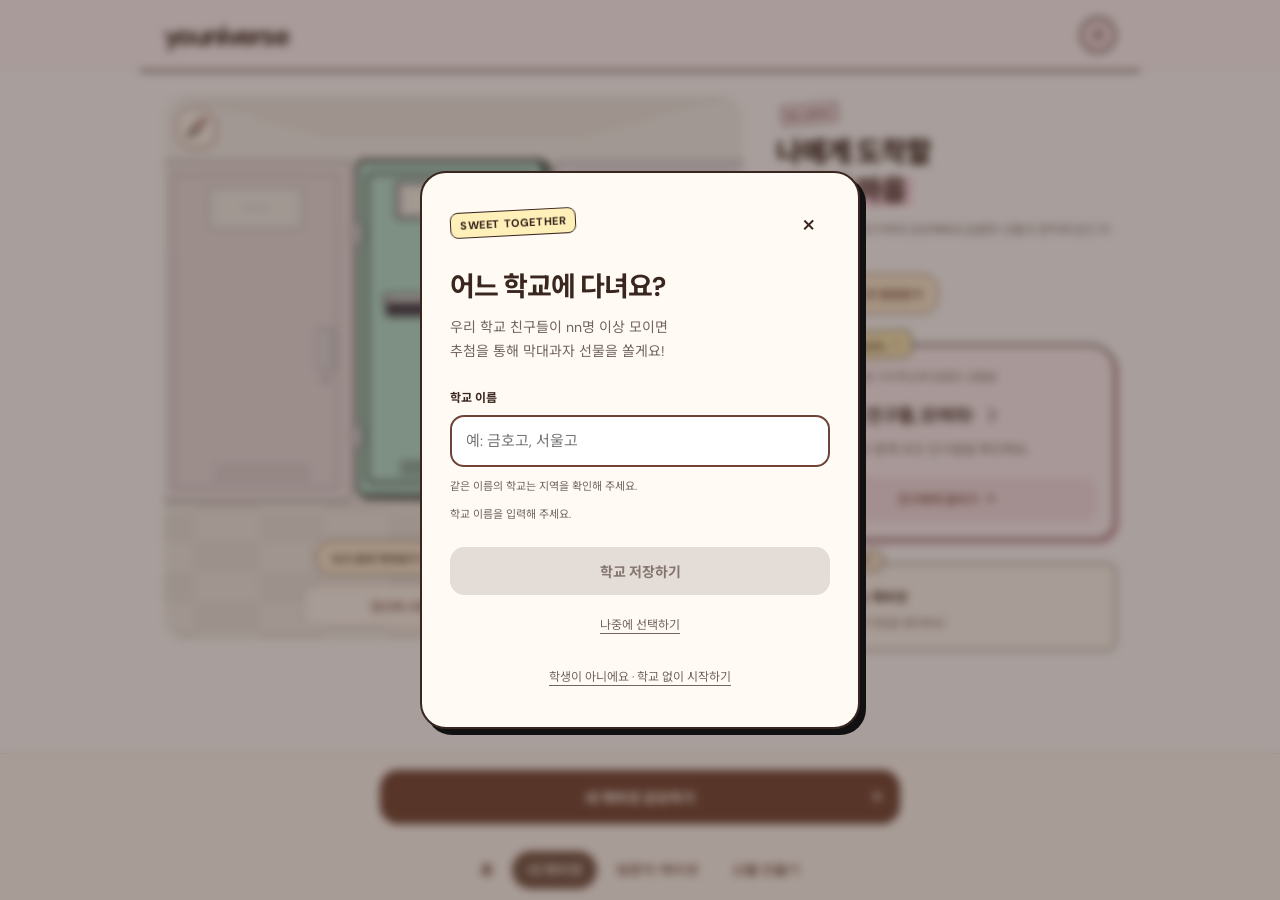
==== commit 93e198ca: "Refresh cabinet asset versions so browsers load latest action layout" ====
--- a/cabinet-preview/cabinet.html
+++ b/cabinet-preview/cabinet.html
@@ -1,5 +1,5 @@
 <!doctype html>
-<html lang="ko"><head><meta charset="UTF-8"><meta name="viewport" content="width=device-width, initial-scale=1"><title>내 캐비넷 — a little space for you</title><link rel="stylesheet" href="style.css?v=editor-no-inner-scroll"><link rel="stylesheet" href="theme.css?v=4"><link rel="stylesheet" href="school.css?v=1"><link rel="stylesheet" href="account.css?v=1"><link rel="stylesheet" href="cabinet-layout.css?v=hallway-alignment-4"><link rel="stylesheet" href="site-nav.css"><script src="preview-session.js?v=1"></script><link rel="stylesheet" href="reminder-channels.css"><link rel="stylesheet" href="story-share.css"><link rel="stylesheet" href="cabinet-dock.css?v=1"><link rel="stylesheet" href="email-reminder.css"><link rel="stylesheet" href="gift-login.css?v=5"><link rel="stylesheet" href="reminder-sheet.css"></head>
+<html lang="ko"><head><meta charset="UTF-8"><meta name="viewport" content="width=device-width, initial-scale=1"><title>내 캐비넷 — a little space for you</title><link rel="stylesheet" href="style.css?v=editor-no-inner-scroll"><link rel="stylesheet" href="theme.css?v=4"><link rel="stylesheet" href="school.css?v=1"><link rel="stylesheet" href="account.css?v=1"><link rel="stylesheet" href="cabinet-layout.css?v=20261030-cabinet-actions-2"><link rel="stylesheet" href="site-nav.css"><script src="preview-session.js?v=1"></script><link rel="stylesheet" href="reminder-channels.css"><link rel="stylesheet" href="story-share.css?v=20261030-cabinet-actions-2"><link rel="stylesheet" href="cabinet-dock.css?v=1"><link rel="stylesheet" href="email-reminder.css"><link rel="stylesheet" href="gift-login.css?v=5"><link rel="stylesheet" href="reminder-sheet.css"></head>
 <body class="cabinet-theme">
 <header><a class="brand" href="landing.html">youniverse</a><button class="avatar" id="profile" aria-label="내 계정 메뉴" popovertarget="account-menu" aria-controls="account-menu" aria-expanded="false"><svg width="18" height="18" viewBox="0 0 24 24" fill="none" aria-hidden="true"><path d="M5 6h14M5 12h14M5 18h14" stroke="currentColor" stroke-width="1.8" stroke-linecap="round"/></svg></button></header>
 <div id="account-menu" class="account-menu" popover="auto" aria-labelledby="account-menu-title"><span id="account-menu-title" class="account-label">로그인 계정</span><div class="account-provider"><span class="kakao-mark" aria-hidden="true">●</span><strong>카카오 로그인</strong></div><p class="account-preview">미리보기 · 실제 계정 연결 전</p><button type="button" id="account-reminders" aria-haspopup="dialog" aria-controls="reminder-sheet">알림받기 설정 <span aria-hidden="true">↗</span></button><button type="button" id="account-logout">로그아웃 <span aria-hidden="true">↗</span></button></div>
@@ -8,4 +8,4 @@
 <aside class="cabinet-sidebar" aria-label="학교 참여와 선물 안내"><div class="letter-note"><h3>마음이 모이는 캐비넷</h3><p>11월 11일, 도착한 마음을 열어봐요!</p></div></aside></main><nav class="cabinet-actions" aria-label="내 캐비넷 메뉴"><button class="primary" id="invite">내 캐비넷 공유하기 <span aria-hidden="true">↗</span></button></nav>
 
 <dialog id="editor" aria-labelledby="editorTitle"><form method="dialog" id="editForm" novalidate><button class="close" aria-label="닫기" value="cancel" formnovalidate>×</button><h2 id="editorTitle">내 캐비넷 꾸미기</h2><label for="name">캐비넷 이름</label><input id="name" required autocomplete="nickname"><p id="nameError" class="field-error" role="alert" hidden></p><fieldset class="editor-options"><legend>캐비넷 컬러</legend><div class="swatches" id="swatches"></div></fieldset><fieldset class="editor-options"><legend>스티커</legend><div class="stickers" id="stickers"></div></fieldset><button class="primary" value="save">꾸미기 완료</button></form></dialog>
-<dialog id="info"><button class="close" id="closeInfo" aria-label="닫기">×</button><span class="eyebrow">LETTERS & GIFTS</span><h2 id="infoTitle"></h2><p id="infoBody"></p><p id="paymentNotice" class="payment-notice" hidden>디자인 시안 · 결제 서비스 연결 전이에요. 실제 결제나 선물 공개는 진행되지 않아요.</p><button class="primary" id="okay">알겠어요</button></dialog><div class="toast" id="toast" role="status"></div><script src="app.js?v=editor-smaller-preview"></script><script src="school.js?v=updated-1"></script><script src="account.js?v=2"></script><script src="site-nav.js"></script><script src="reminder-sheet.js"></script><script src="email-reminder.js"></script><script src="reminder-channels.js"></script><script src="story-share.js"></script></body></html>
+<dialog id="info"><button class="close" id="closeInfo" aria-label="닫기">×</button><span class="eyebrow">LETTERS & GIFTS</span><h2 id="infoTitle"></h2><p id="infoBody"></p><p id="paymentNotice" class="payment-notice" hidden>디자인 시안 · 결제 서비스 연결 전이에요. 실제 결제나 선물 공개는 진행되지 않아요.</p><button class="primary" id="okay">알겠어요</button></dialog><div class="toast" id="toast" role="status"></div><script src="app.js?v=20261030-cabinet-actions-2"></script><script src="school.js?v=updated-1"></script><script src="account.js?v=2"></script><script src="site-nav.js"></script><script src="reminder-sheet.js?v=20261030-cabinet-actions-2"></script><script src="email-reminder.js"></script><script src="reminder-channels.js"></script><script src="story-share.js?v=20261030-cabinet-actions-2"></script></body></html>
--- a/cabinet-preview/cabinet-layout.css
+++ b/cabinet-preview/cabinet-layout.css
@@ -65,3 +65,28 @@
 .customize-brush{position:absolute;top:16px;left:16px;z-index:10;display:grid;place-items:center;width:46px;height:46px;border:1.5px solid #704332;border-radius:14px;background:#fffaf4;color:#704332;cursor:pointer;box-shadow:2px 3px 0 #70433218}
 .customize-brush:hover{background:#fff0d6}
 .customize-brush:focus-visible{outline:2px solid #704332;outline-offset:3px}
+
+/* Compact desktop overview; retain the stacked mobile layout. */
+@media(min-width:1001px){
+ .cabinet-theme header{max-width:1000px;margin:0 auto;height:72px;padding-inline:24px}
+ .cabinet-theme main{max-width:1000px;padding:24px 24px 32px;grid-template-columns:minmax(0,1fr) 340px;grid-template-areas:"stage intro" "stage sidebar";grid-template-rows:auto 1fr;gap:22px 32px}
+ .cabinet-theme .intro{padding-top:8px}
+ .cabinet-theme .intro h1{font-size:28px;line-height:1.35;white-space:normal;letter-spacing:-1px;margin-bottom:10px}
+ .cabinet-theme .intro h1 .title-break{display:block}
+ .cabinet-theme .intro h1 em{margin-left:0}
+ .cabinet-theme .intro>p{font-size:12px}
+ .cabinet-theme .intro .reminder-open{margin-top:14px;min-height:40px;padding:9px 14px;font-size:12px}
+ .cabinet-theme main>.stage{height:490px;min-height:490px;padding-top:8px;border-radius:22px}
+ .cabinet-theme main>.stage .cabinet{margin-top:44px;transform-origin:top center;transform:translateX(var(--cabinet-center-offset,0px)) scale(.82)}
+ .cabinet-sidebar{padding-top:8px}
+ .cabinet-sidebar .school-card{padding:18px}
+ .cabinet-sidebar .school-card h2{font-size:18px}
+ .cabinet-sidebar .letter-note{margin-top:22px;padding:16px}
+ .cabinet-theme .customize-brush{width:40px;height:40px;top:12px;left:12px}
+}
+@media(min-width:751px) and (max-width:1000px){
+ .cabinet-theme .intro h1{font-size:30px}
+ .cabinet-theme main{padding-top:22px;gap:20px 24px}
+ .cabinet-theme main>.stage{height:490px;min-height:490px;padding-top:8px}
+ .cabinet-theme main>.stage .cabinet{margin-top:44px;transform-origin:top center;transform:translateX(var(--cabinet-center-offset,0px)) scale(.82)}
+}
--- a/cabinet-preview/story-share.css
+++ b/cabinet-preview/story-share.css
@@ -1,5 +1,3 @@
-.cabinet-actions .story-trigger{grid-column:auto;min-height:42px;font-size:13px;background:#fff8ed}
-body.cabinet-theme:has(.story-trigger){padding-bottom:175px}
 #story-share{width:min(420px,calc(100% - 32px));max-height:90dvh;box-sizing:border-box;padding:28px;text-align:center;overflow:auto;border:1px solid #ddc7bd;border-radius:24px;background:#fffaf2;color:#694a40}
 #story-share h2{font-size:23px;margin:10px 0}
 #story-share p{font-size:13px;line-height:1.6}
@@ -7,12 +5,14 @@
 #story-share [hidden]{display:none!important}
 #story-share .primary,#story-share .secondary{display:block;width:100%;box-sizing:border-box;margin-top:10px;padding:14px;text-decoration:none;font-size:14px;border-radius:14px}
 #story-share .story-status{font-size:11px}
-/* Keep both action rows above the fixed site navigation. */
-body.cabinet-theme:has(.story-trigger) .cabinet-actions{bottom:calc(80px + env(safe-area-inset-bottom))}
-body.cabinet-theme:has(.story-trigger){padding-bottom:220px!important}
-body.cabinet-theme:has(.story-trigger) .toast{bottom:calc(200px + env(safe-area-inset-bottom))}
-
 #story-share .story-download,#story-share .story-copy{position:relative;padding-inline:42px}
 #story-share .action-check{position:absolute;right:16px;top:50%;transform:translateY(-50%);width:22px;height:22px;visibility:hidden}
 #story-share .action-done .action-check{visibility:visible}
 #story-share .story-feedback{position:absolute;width:1px;height:1px;padding:0;margin:-1px;overflow:hidden;clip-path:inset(50%);white-space:nowrap}
+
+/* Keep download secondary, within the cabinet illustration. */
+.cabinet-theme .stage .story-trigger{flex:0 0 100%;width:100%;max-width:300px;min-height:40px;margin:3px auto 0;padding:10px 12px;justify-content:center;border:1px solid #d8c5b9;border-radius:12px;background:#fffaf4;color:#704332;font-size:12px;font-weight:700;box-shadow:none}
+body.cabinet-theme:has(.story-trigger) .cabinet-actions{grid-template-columns:1fr}
+.cabinet-theme main>.stage:has(.story-trigger){height:704px;min-height:704px}
+@media(min-width:751px){.cabinet-theme main>.stage:has(.story-trigger){height:544px;min-height:544px}}
+@media(max-width:750px){.cabinet-theme main>.stage:has(.story-trigger){height:634px;min-height:634px}}
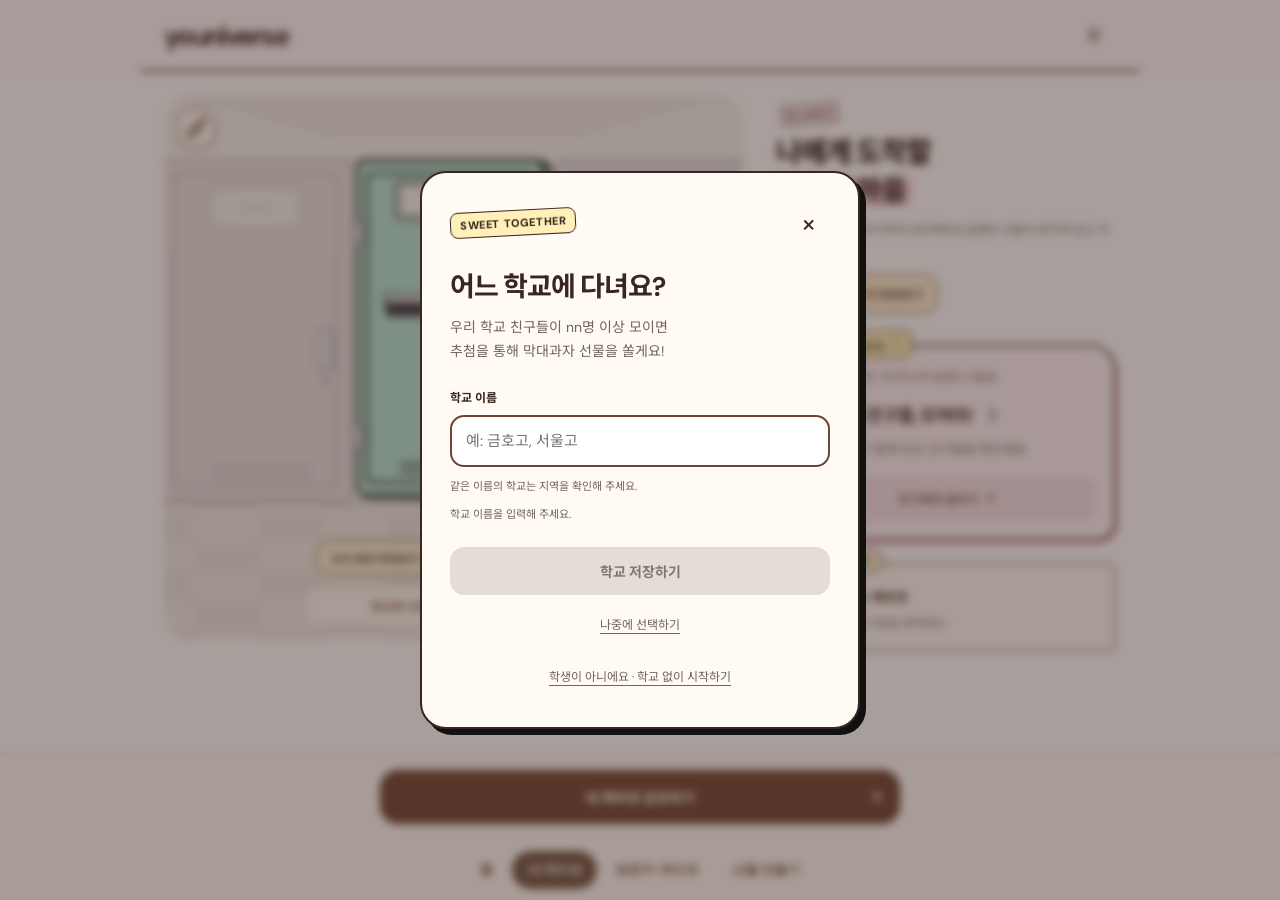
==== commit da3f8dcd: "Remove circular background and border from header menu button" ====
--- a/cabinet-preview/cabinet.html
+++ b/cabinet-preview/cabinet.html
@@ -1,5 +1,5 @@
 <!doctype html>
-<html lang="ko"><head><meta charset="UTF-8"><meta name="viewport" content="width=device-width, initial-scale=1"><title>내 캐비넷 — a little space for you</title><link rel="stylesheet" href="style.css?v=editor-no-inner-scroll"><link rel="stylesheet" href="theme.css?v=4"><link rel="stylesheet" href="school.css?v=1"><link rel="stylesheet" href="account.css?v=1"><link rel="stylesheet" href="cabinet-layout.css?v=20261030-cabinet-actions-2"><link rel="stylesheet" href="site-nav.css"><script src="preview-session.js?v=1"></script><link rel="stylesheet" href="reminder-channels.css"><link rel="stylesheet" href="story-share.css?v=20261030-cabinet-actions-2"><link rel="stylesheet" href="cabinet-dock.css?v=1"><link rel="stylesheet" href="email-reminder.css"><link rel="stylesheet" href="gift-login.css?v=5"><link rel="stylesheet" href="reminder-sheet.css"></head>
+<html lang="ko"><head><meta charset="UTF-8"><meta name="viewport" content="width=device-width, initial-scale=1"><title>내 캐비넷 — a little space for you</title><link rel="stylesheet" href="style.css?v=editor-no-inner-scroll"><link rel="stylesheet" href="theme.css?v=4"><link rel="stylesheet" href="school.css?v=1"><link rel="stylesheet" href="account.css?v=hamburger-only-2"><link rel="stylesheet" href="cabinet-layout.css?v=20261030-cabinet-actions-2"><link rel="stylesheet" href="site-nav.css"><script src="preview-session.js?v=1"></script><link rel="stylesheet" href="reminder-channels.css"><link rel="stylesheet" href="story-share.css?v=20261030-cabinet-actions-2"><link rel="stylesheet" href="cabinet-dock.css?v=1"><link rel="stylesheet" href="email-reminder.css"><link rel="stylesheet" href="gift-login.css?v=5"><link rel="stylesheet" href="reminder-sheet.css"></head>
 <body class="cabinet-theme">
 <header><a class="brand" href="landing.html">youniverse</a><button class="avatar" id="profile" aria-label="내 계정 메뉴" popovertarget="account-menu" aria-controls="account-menu" aria-expanded="false"><svg width="18" height="18" viewBox="0 0 24 24" fill="none" aria-hidden="true"><path d="M5 6h14M5 12h14M5 18h14" stroke="currentColor" stroke-width="1.8" stroke-linecap="round"/></svg></button></header>
 <div id="account-menu" class="account-menu" popover="auto" aria-labelledby="account-menu-title"><span id="account-menu-title" class="account-label">로그인 계정</span><div class="account-provider"><span class="kakao-mark" aria-hidden="true">●</span><strong>카카오 로그인</strong></div><p class="account-preview">미리보기 · 실제 계정 연결 전</p><button type="button" id="account-reminders" aria-haspopup="dialog" aria-controls="reminder-sheet">알림받기 설정 <span aria-hidden="true">↗</span></button><button type="button" id="account-logout">로그아웃 <span aria-hidden="true">↗</span></button></div>
--- a/cabinet-preview/account.css
+++ b/cabinet-preview/account.css
@@ -1,3 +1,3 @@
-.account-menu{position:fixed;inset:78px 5% auto auto;margin:0;width:224px;max-width:calc(100vw - 32px);padding:18px;border:1.5px solid var(--brand-ink,#39261f);border-radius:18px;background:#fffaf4;color:#39261f;box-shadow:0 8px 28px #39261f1a;font-size:13px}.account-label{font-size:11px;color:#71635e}.account-provider{display:flex;align-items:center;gap:9px;margin-top:12px}.kakao-mark{display:grid;place-items:center;width:28px;height:28px;border-radius:9px;background:#fee500;color:#39261f;font-size:16px}.account-provider strong{font-size:13px}.account-menu .account-preview{font-size:10px;color:#71635e;margin:9px 0 15px;line-height:1.5}.account-menu button{display:flex;justify-content:space-between;align-items:center;width:100%;min-height:42px;padding:12px 0 0;border:0;border-top:1px solid #e9dcd5;background:transparent;color:#704332;text-align:left;font-size:12px;font-weight:600}.account-menu button:hover{color:#39261f}.account-menu button:focus-visible{outline:2px solid #c17a91;outline-offset:3px}.avatar[aria-expanded=true]{outline:2px solid #704332;outline-offset:3px}
+.account-menu{position:fixed;inset:78px 5% auto auto;margin:0;width:224px;max-width:calc(100vw - 32px);padding:18px;border:1.5px solid var(--brand-ink,#39261f);border-radius:18px;background:#fffaf4;color:#39261f;box-shadow:0 8px 28px #39261f1a;font-size:13px}.account-label{font-size:11px;color:#71635e}.account-provider{display:flex;align-items:center;gap:9px;margin-top:12px}.kakao-mark{display:grid;place-items:center;width:28px;height:28px;border-radius:9px;background:#fee500;color:#39261f;font-size:16px}.account-provider strong{font-size:13px}.account-menu .account-preview{font-size:10px;color:#71635e;margin:9px 0 15px;line-height:1.5}.account-menu button{display:flex;justify-content:space-between;align-items:center;width:100%;min-height:42px;padding:12px 0 0;border:0;border-top:1px solid #e9dcd5;background:transparent;color:#704332;text-align:left;font-size:12px;font-weight:600}.account-menu button:hover{color:#39261f}.account-menu button:focus-visible{outline:2px solid #c17a91;outline-offset:3px}
 
-#profile.avatar{display:grid;place-items:center;padding:0}#profile.avatar svg{display:block;pointer-events:none}
+#profile.avatar{display:grid;place-items:center;padding:0;width:44px;height:44px;border:0;border-radius:0;background:transparent;box-shadow:none}#profile.avatar:focus-visible{outline:2px solid #704332;outline-offset:2px}#profile.avatar svg{display:block;pointer-events:none}
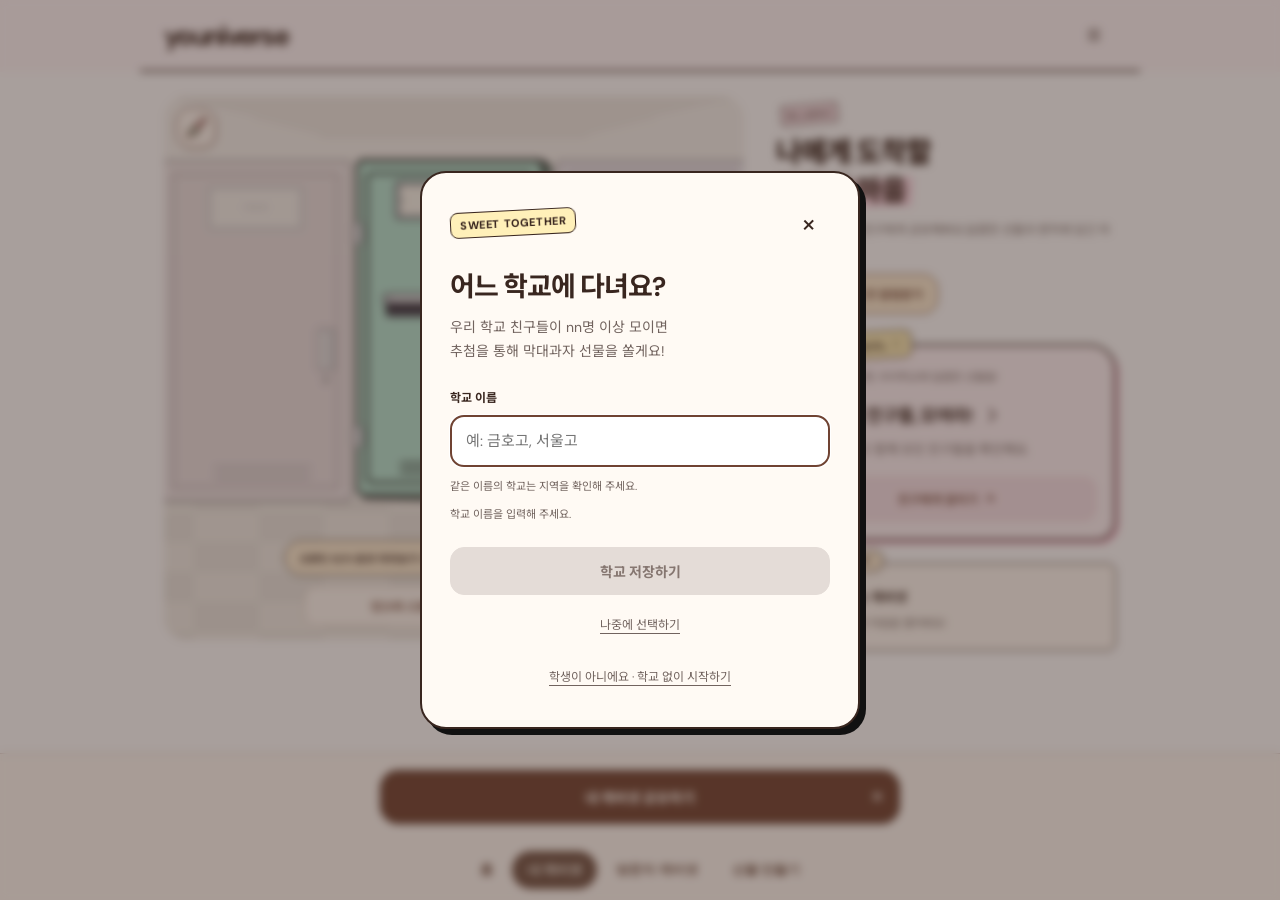
==== commit f0ffb26a: "Mark cabinet preview controls as internal" ====
--- a/cabinet-preview/cabinet.html
+++ b/cabinet-preview/cabinet.html
@@ -8,4 +8,4 @@
 <aside class="cabinet-sidebar" aria-label="학교 참여와 선물 안내"><div class="letter-note"><h3>마음이 모이는 캐비넷</h3><p>11월 11일, 도착한 마음을 열어봐요!</p></div></aside></main><nav class="cabinet-actions" aria-label="내 캐비넷 메뉴"><button class="primary" id="invite">내 캐비넷 공유하기 <span aria-hidden="true">↗</span></button></nav>
 
 <dialog id="editor" aria-labelledby="editorTitle"><form method="dialog" id="editForm" novalidate><button class="close" aria-label="닫기" value="cancel" formnovalidate>×</button><h2 id="editorTitle">내 캐비넷 꾸미기</h2><label for="name">캐비넷 이름</label><input id="name" required autocomplete="nickname"><p id="nameError" class="field-error" role="alert" hidden></p><fieldset class="editor-options"><legend>캐비넷 컬러</legend><div class="swatches" id="swatches"></div></fieldset><fieldset class="editor-options"><legend>스티커</legend><div class="stickers" id="stickers"></div></fieldset><button class="primary" value="save">꾸미기 완료</button></form></dialog>
-<dialog id="info"><button class="close" id="closeInfo" aria-label="닫기">×</button><span class="eyebrow">LETTERS & GIFTS</span><h2 id="infoTitle"></h2><p id="infoBody"></p><p id="paymentNotice" class="payment-notice" hidden>디자인 시안 · 결제 서비스 연결 전이에요. 실제 결제나 선물 공개는 진행되지 않아요.</p><button class="primary" id="okay">알겠어요</button></dialog><div class="toast" id="toast" role="status"></div><script src="app.js?v=20261030-cabinet-actions-2"></script><script src="school.js?v=updated-1"></script><script src="account.js?v=2"></script><script src="site-nav.js"></script><script src="reminder-sheet.js?v=20261030-cabinet-actions-2"></script><script src="email-reminder.js"></script><script src="reminder-channels.js"></script><script src="story-share.js?v=20261030-cabinet-actions-2"></script></body></html>
+<dialog id="info"><button class="close" id="closeInfo" aria-label="닫기">×</button><span class="eyebrow">LETTERS & GIFTS</span><h2 id="infoTitle"></h2><p id="infoBody"></p><p id="paymentNotice" class="payment-notice" hidden>디자인 시안 · 결제 서비스 연결 전이에요. 실제 결제나 선물 공개는 진행되지 않아요.</p><button class="primary" id="okay">알겠어요</button></dialog><div class="toast" id="toast" role="status"></div><script src="app.js?v=internal-preview-labels-1"></script><script src="school.js?v=updated-1"></script><script src="account.js?v=2"></script><script src="site-nav.js"></script><script src="reminder-sheet.js?v=20261030-cabinet-actions-2"></script><script src="email-reminder.js"></script><script src="reminder-channels.js"></script><script src="story-share.js?v=20261030-cabinet-actions-2"></script></body></html>
